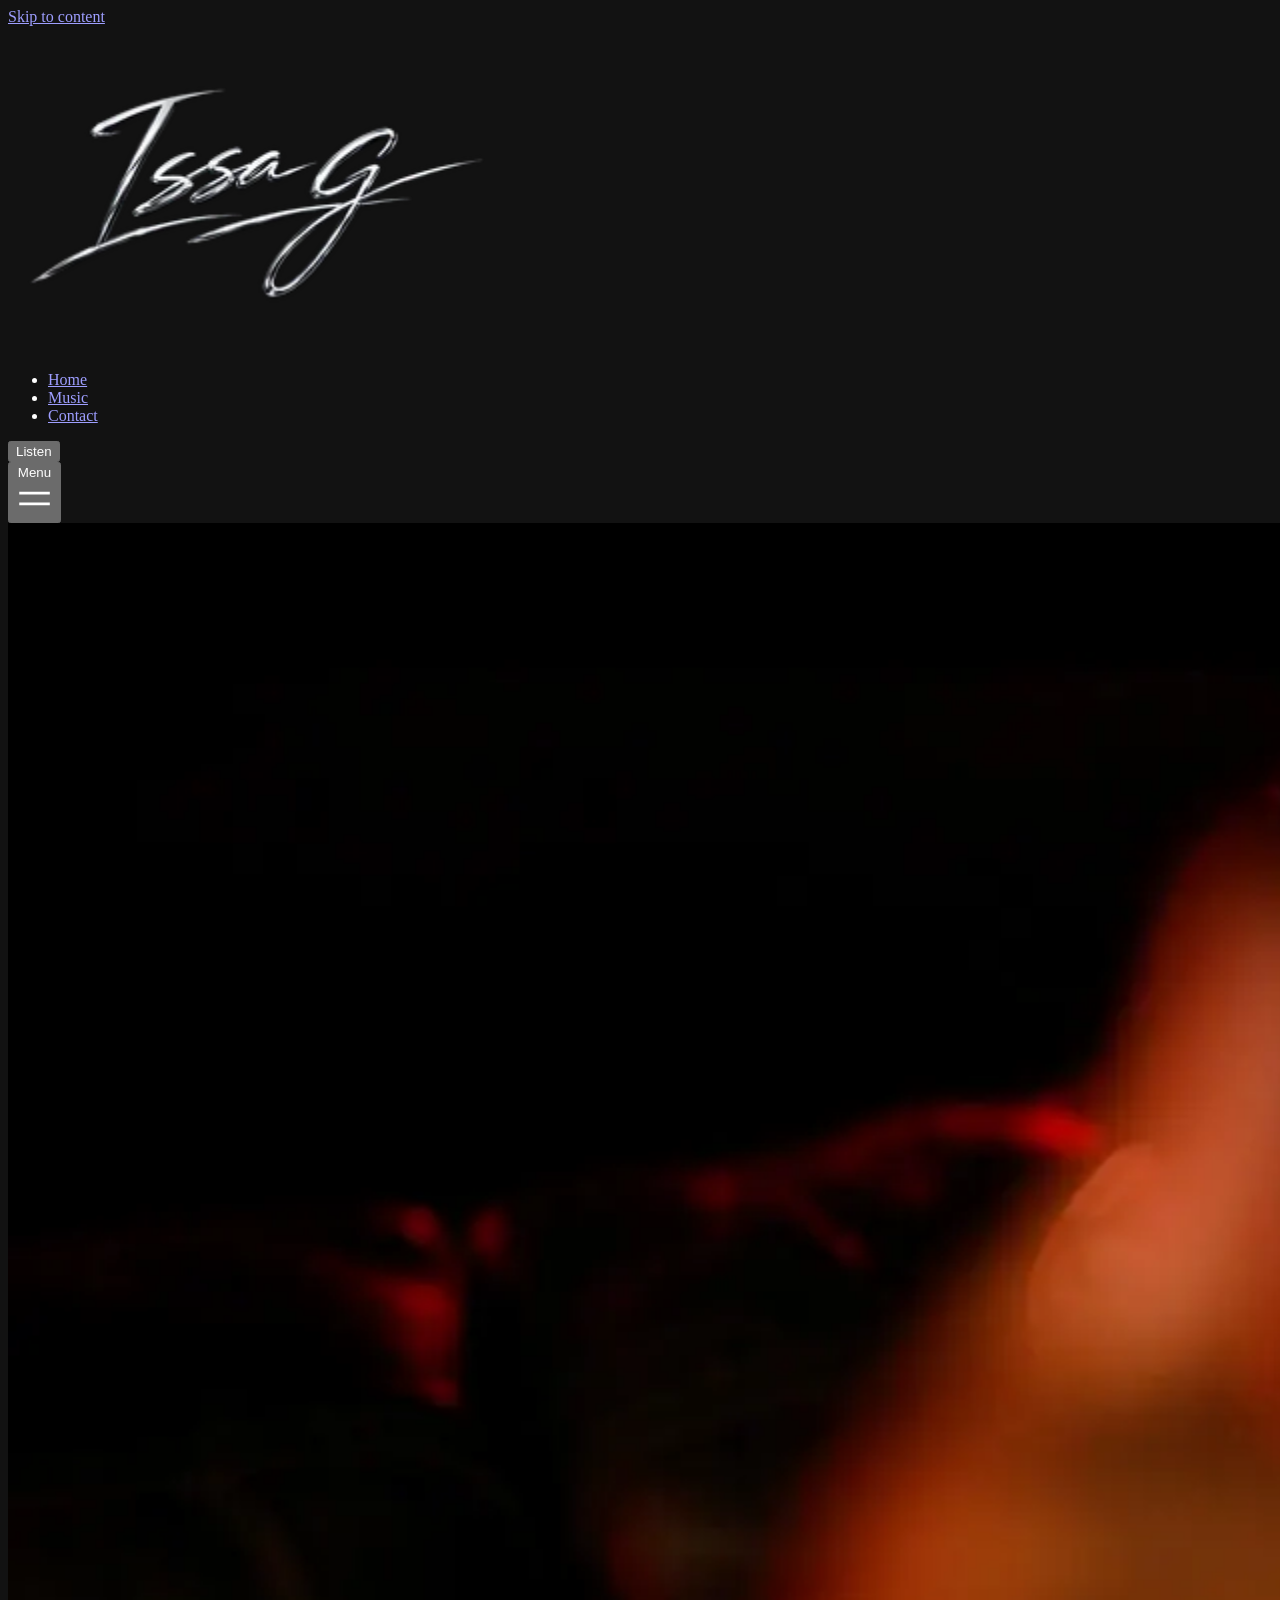
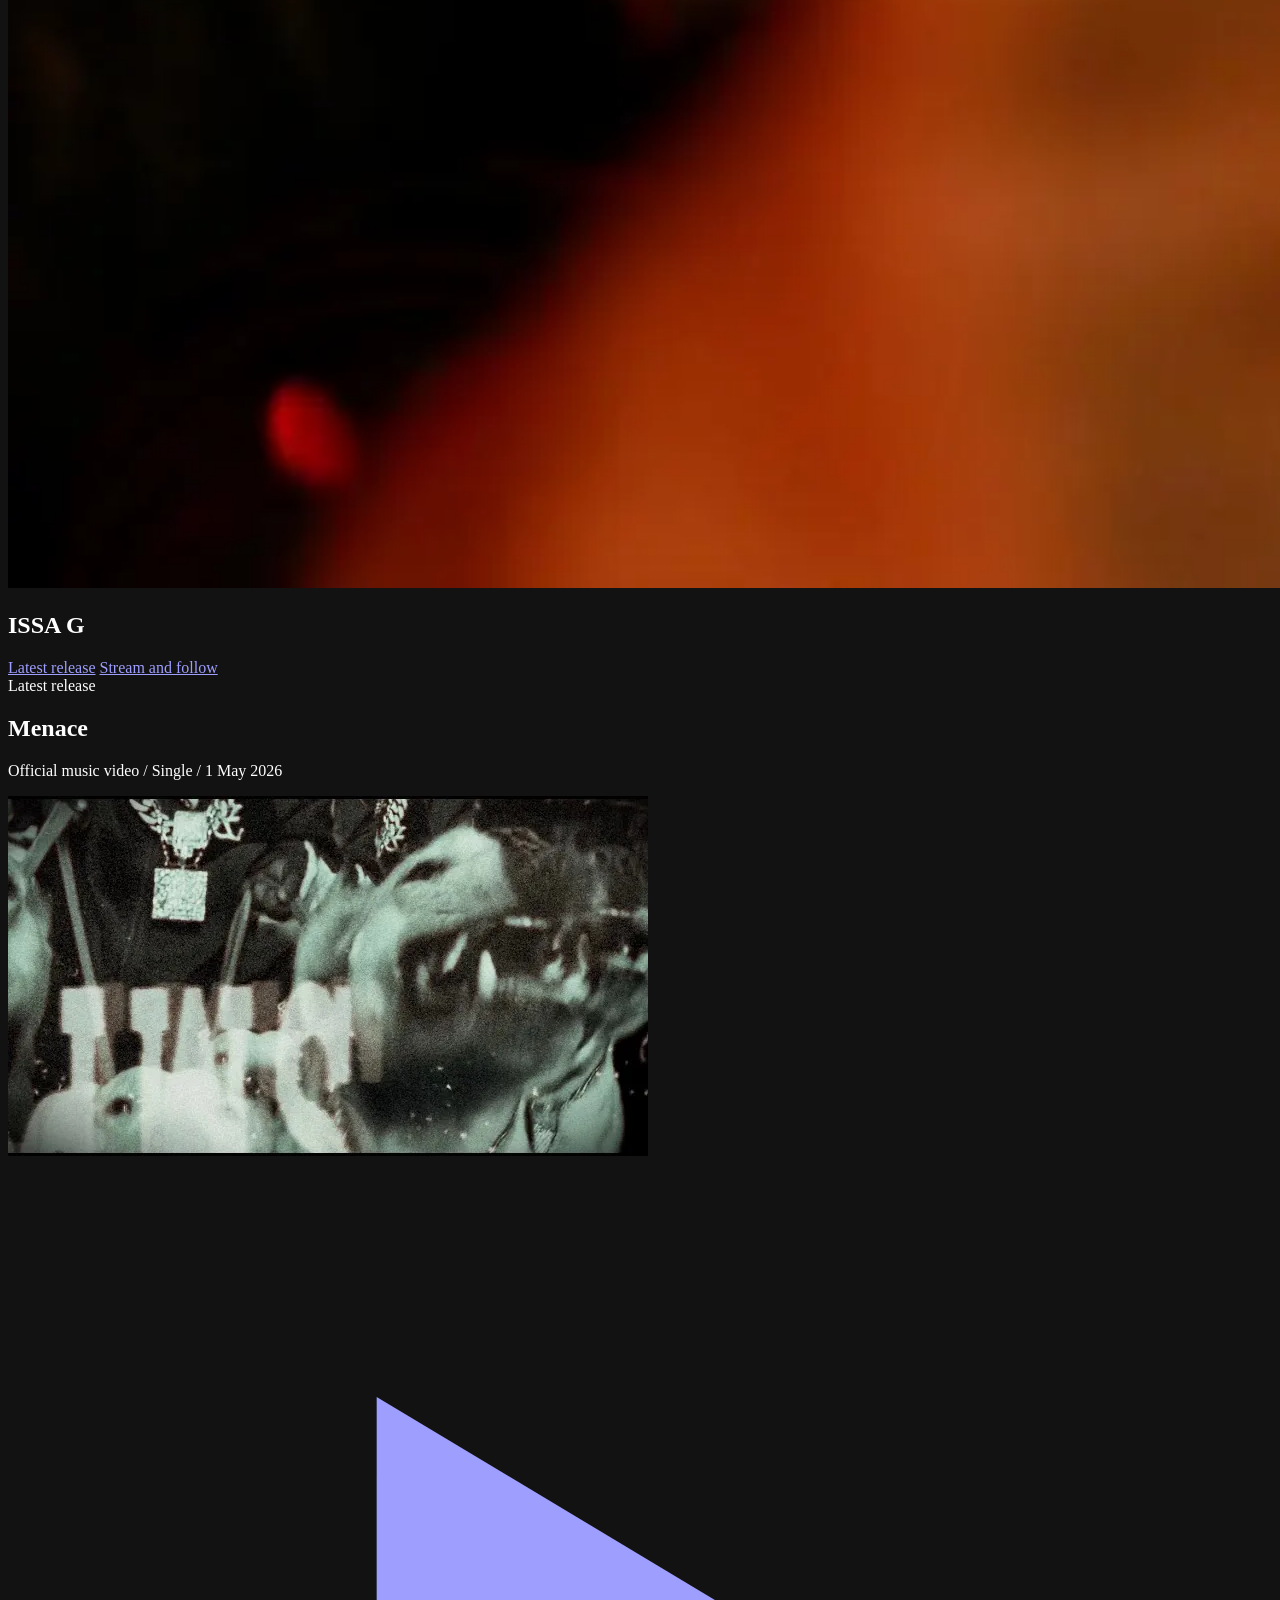
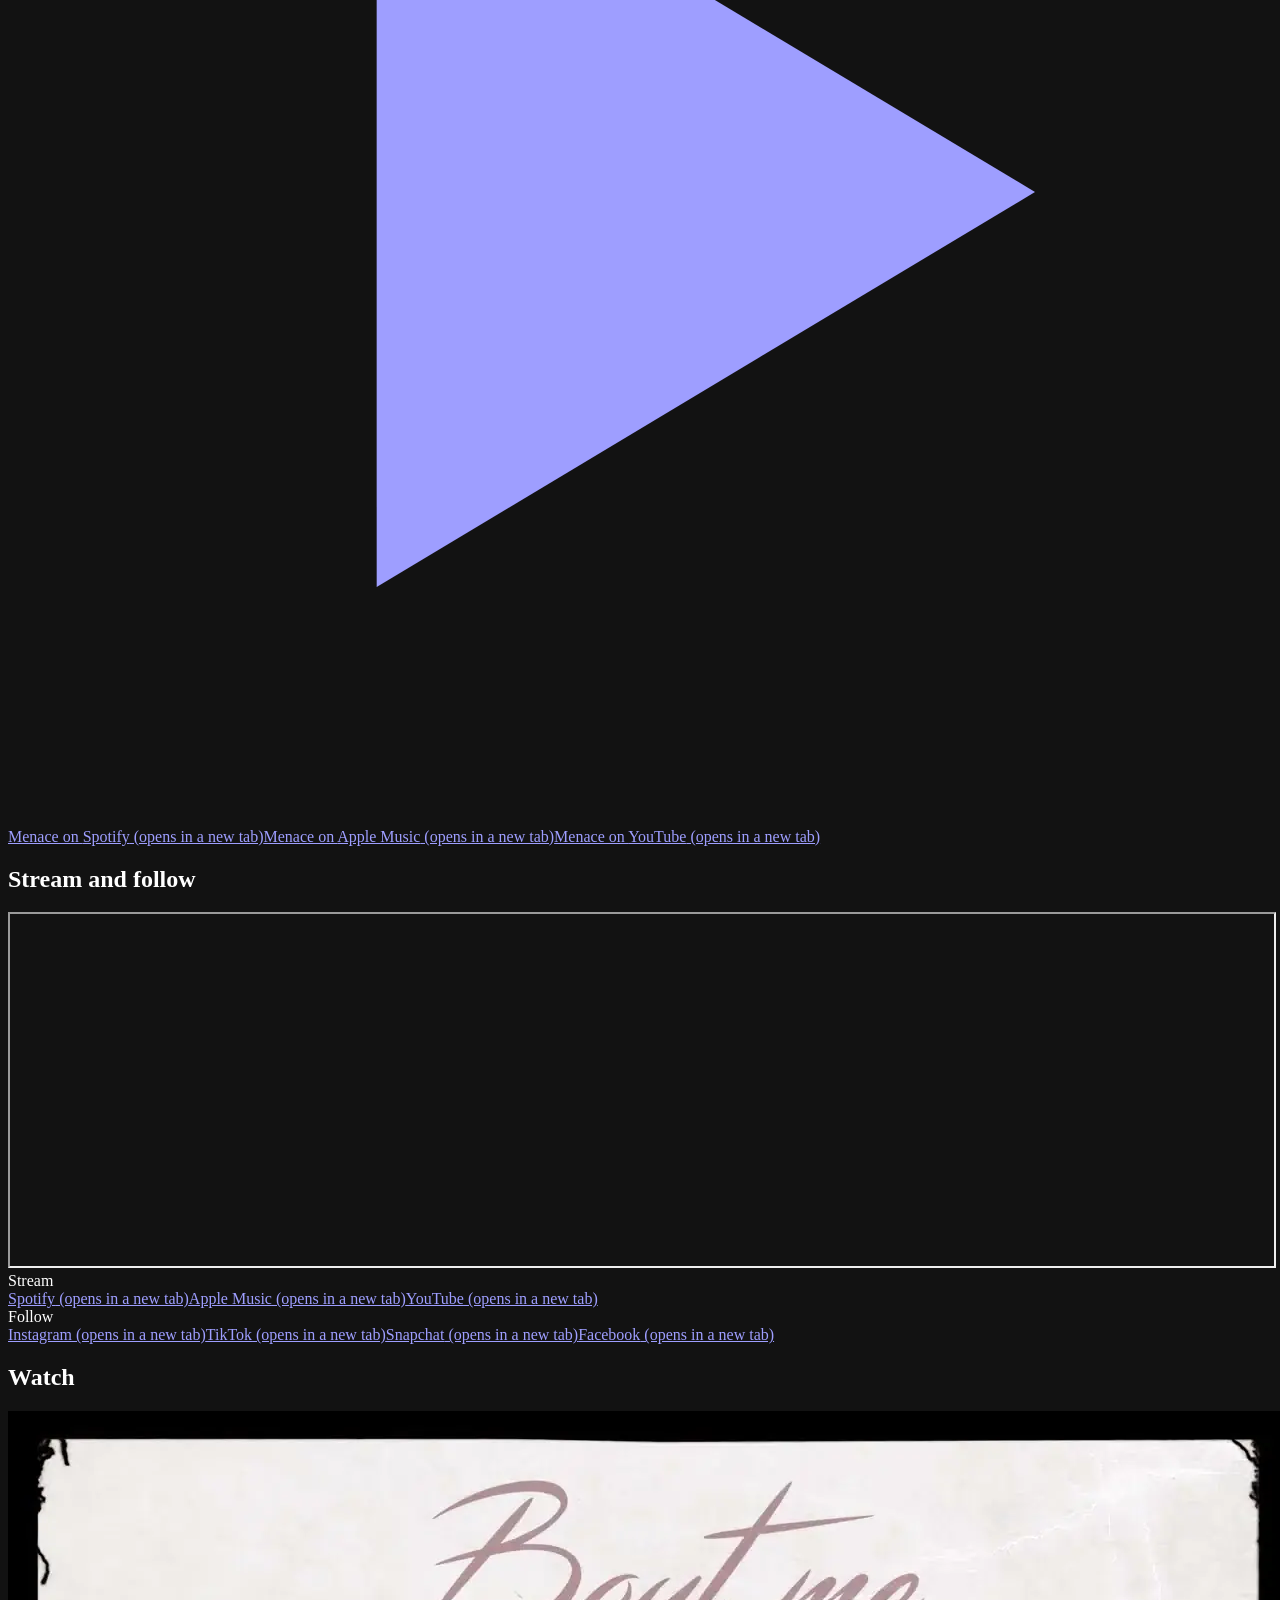
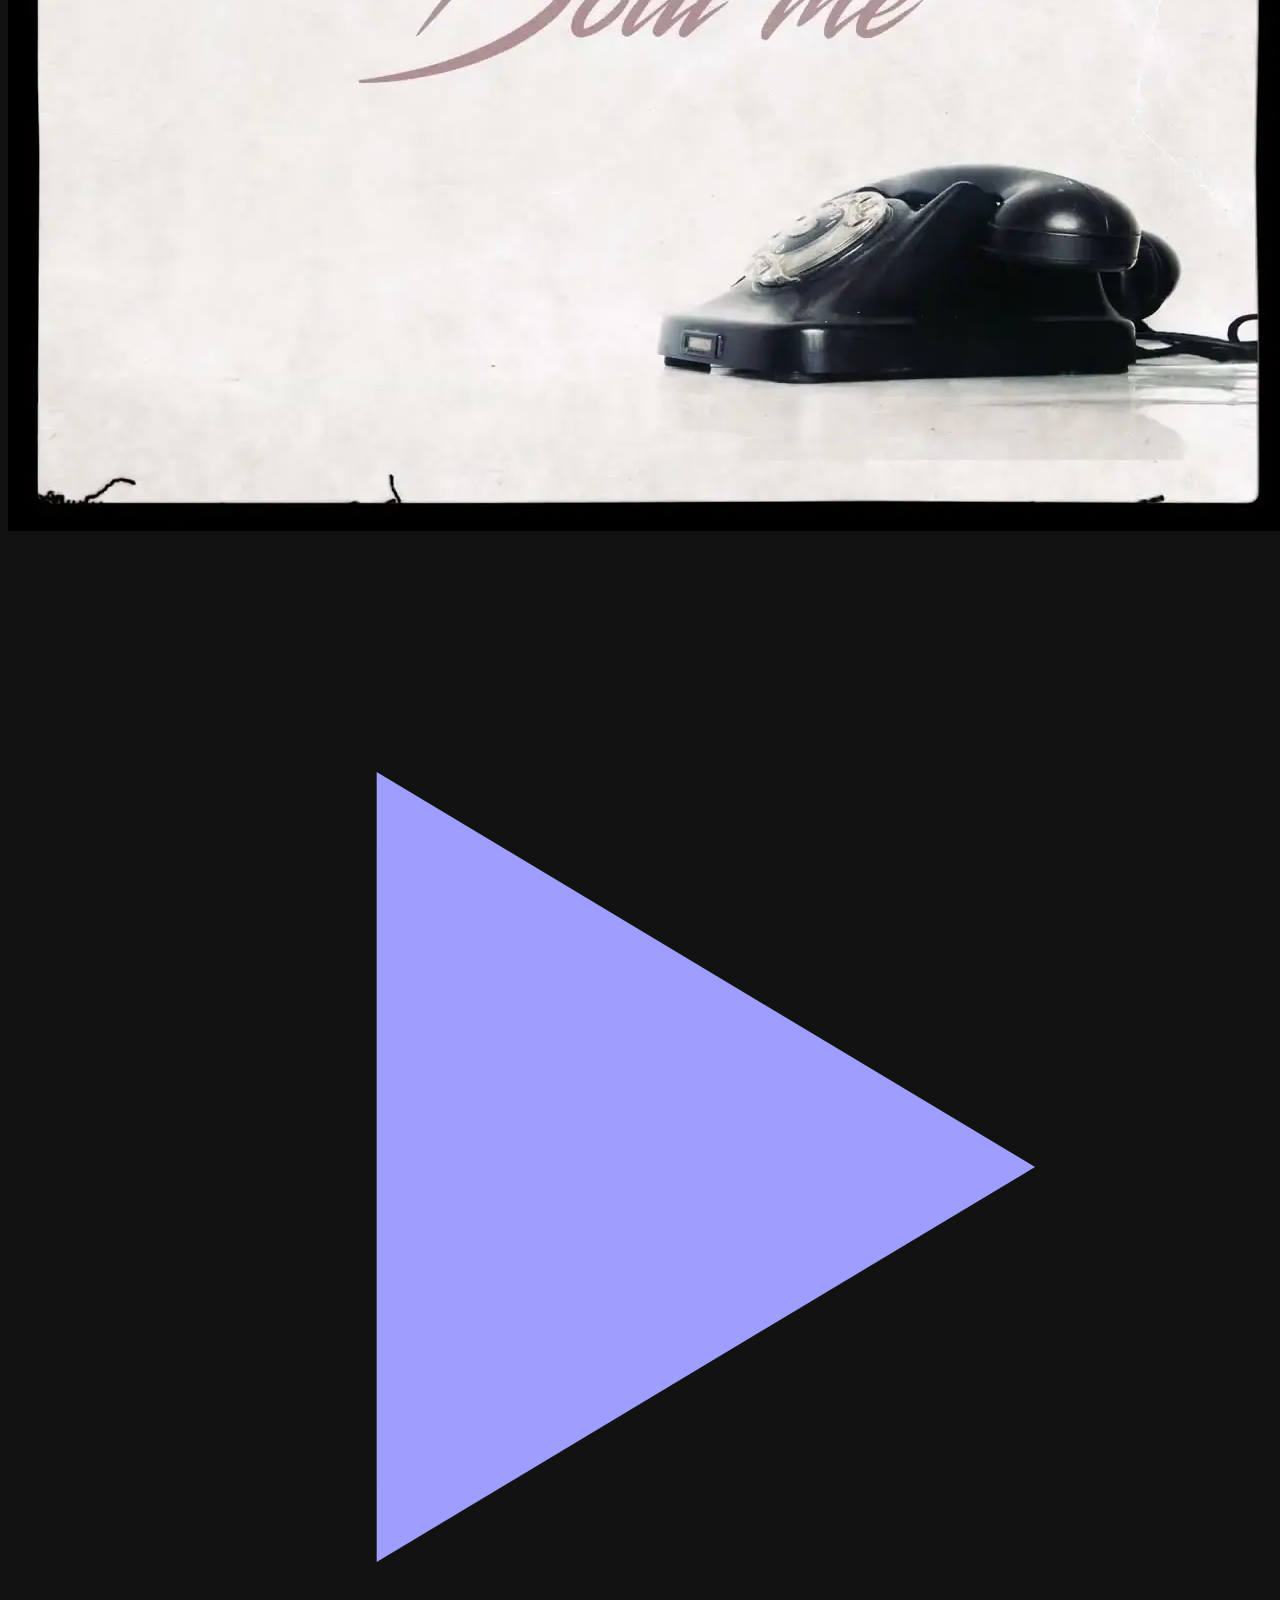
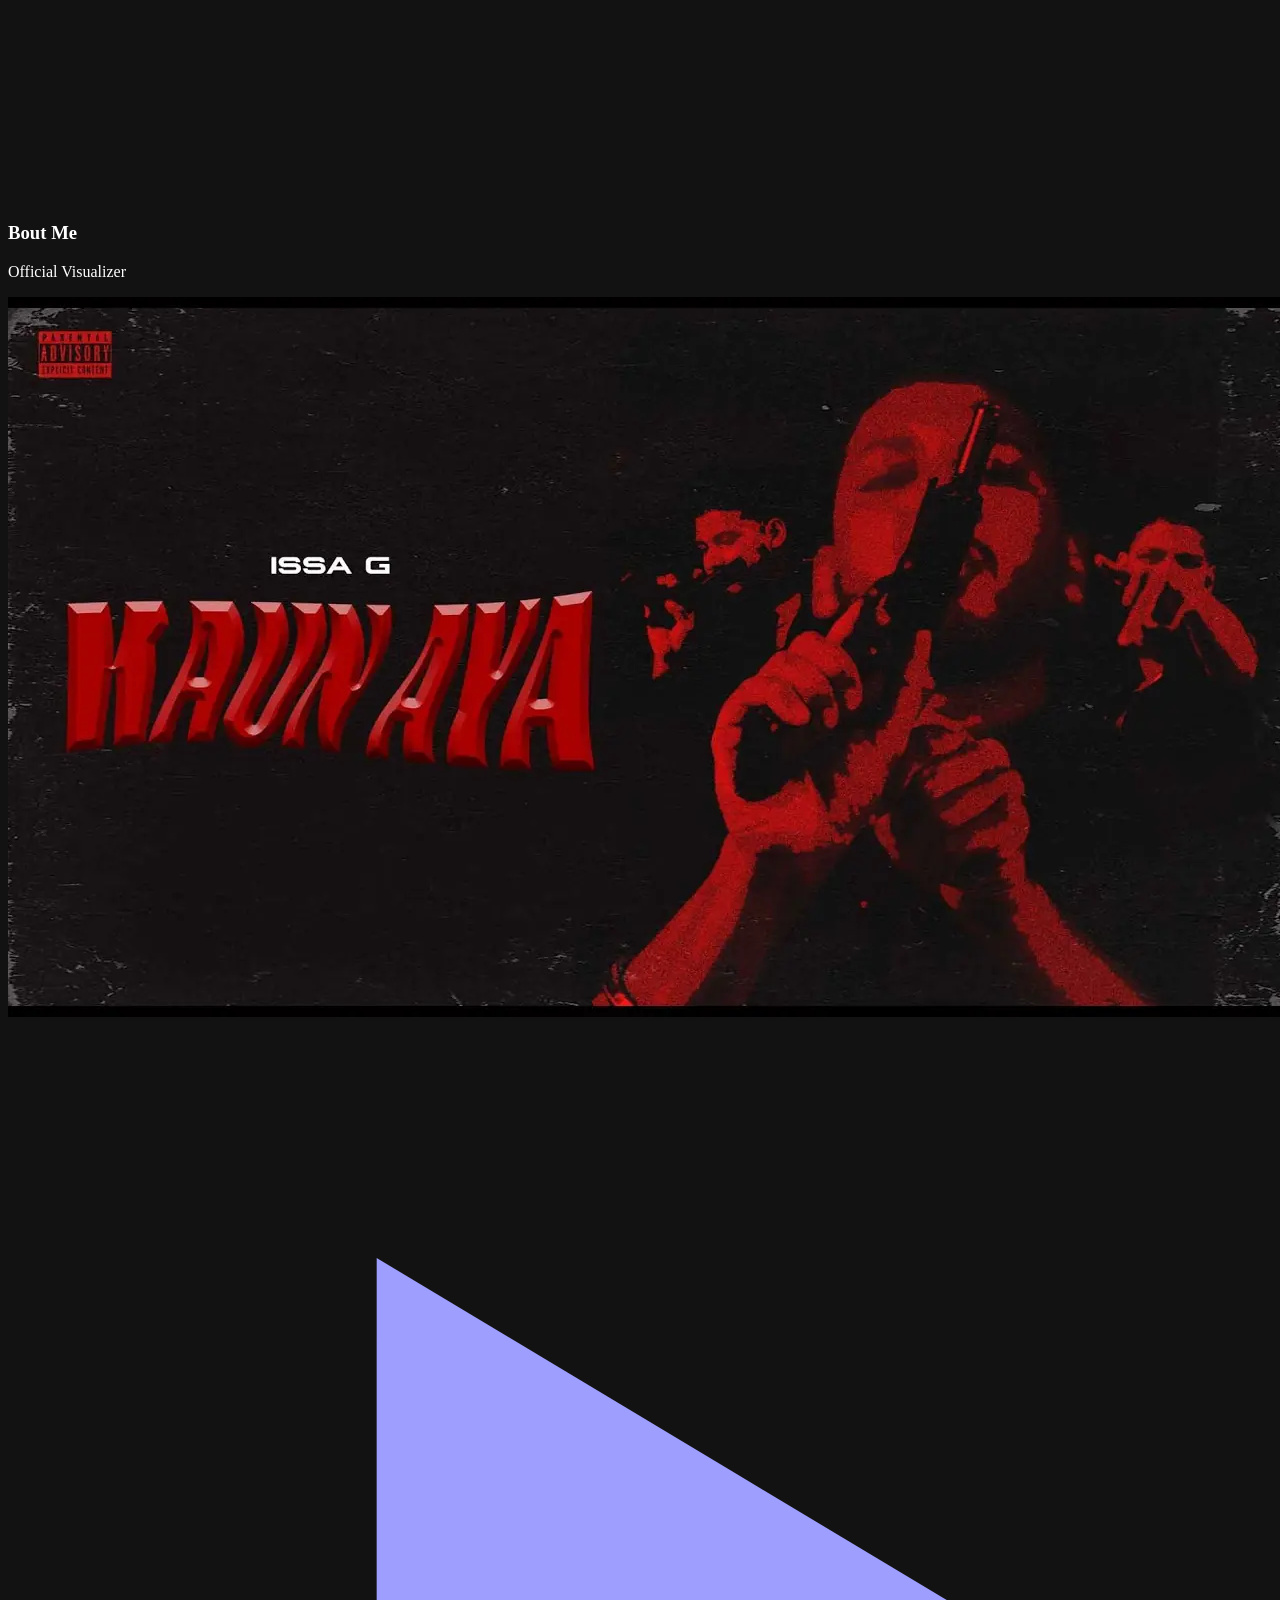
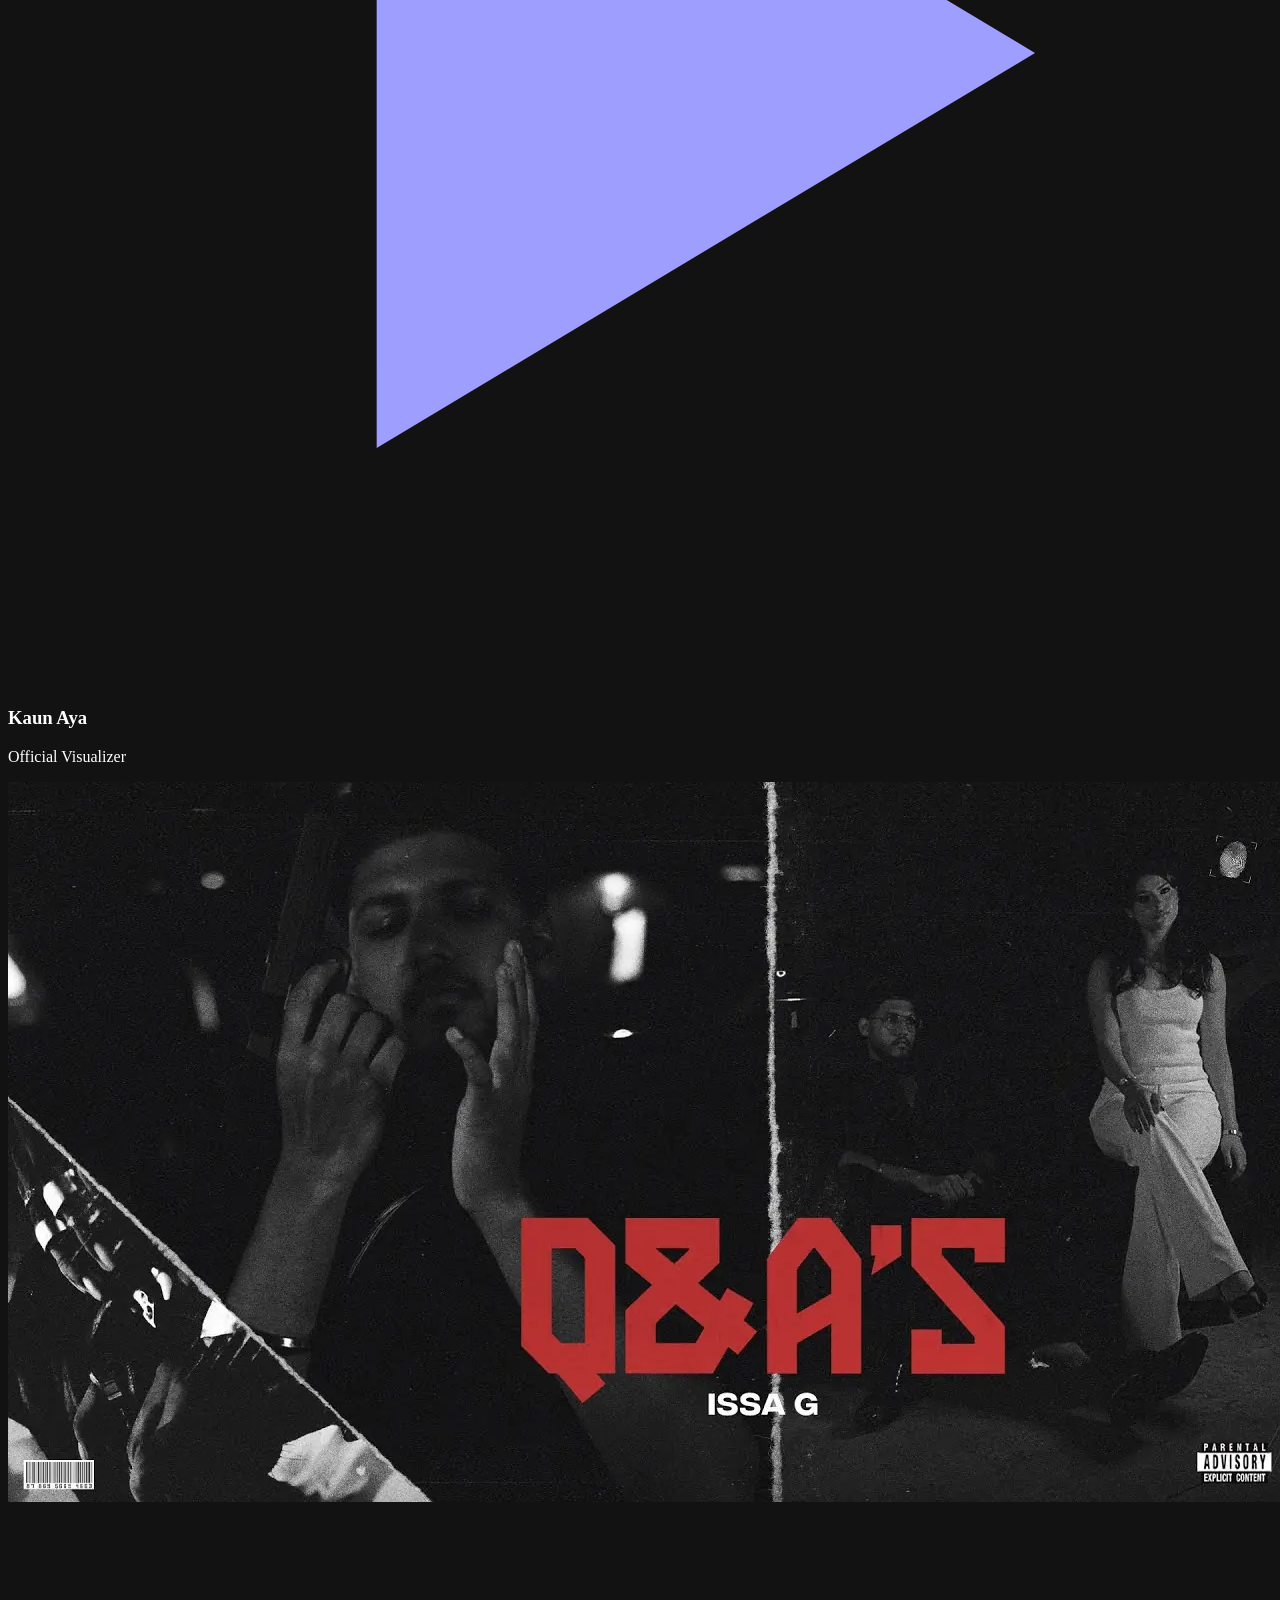
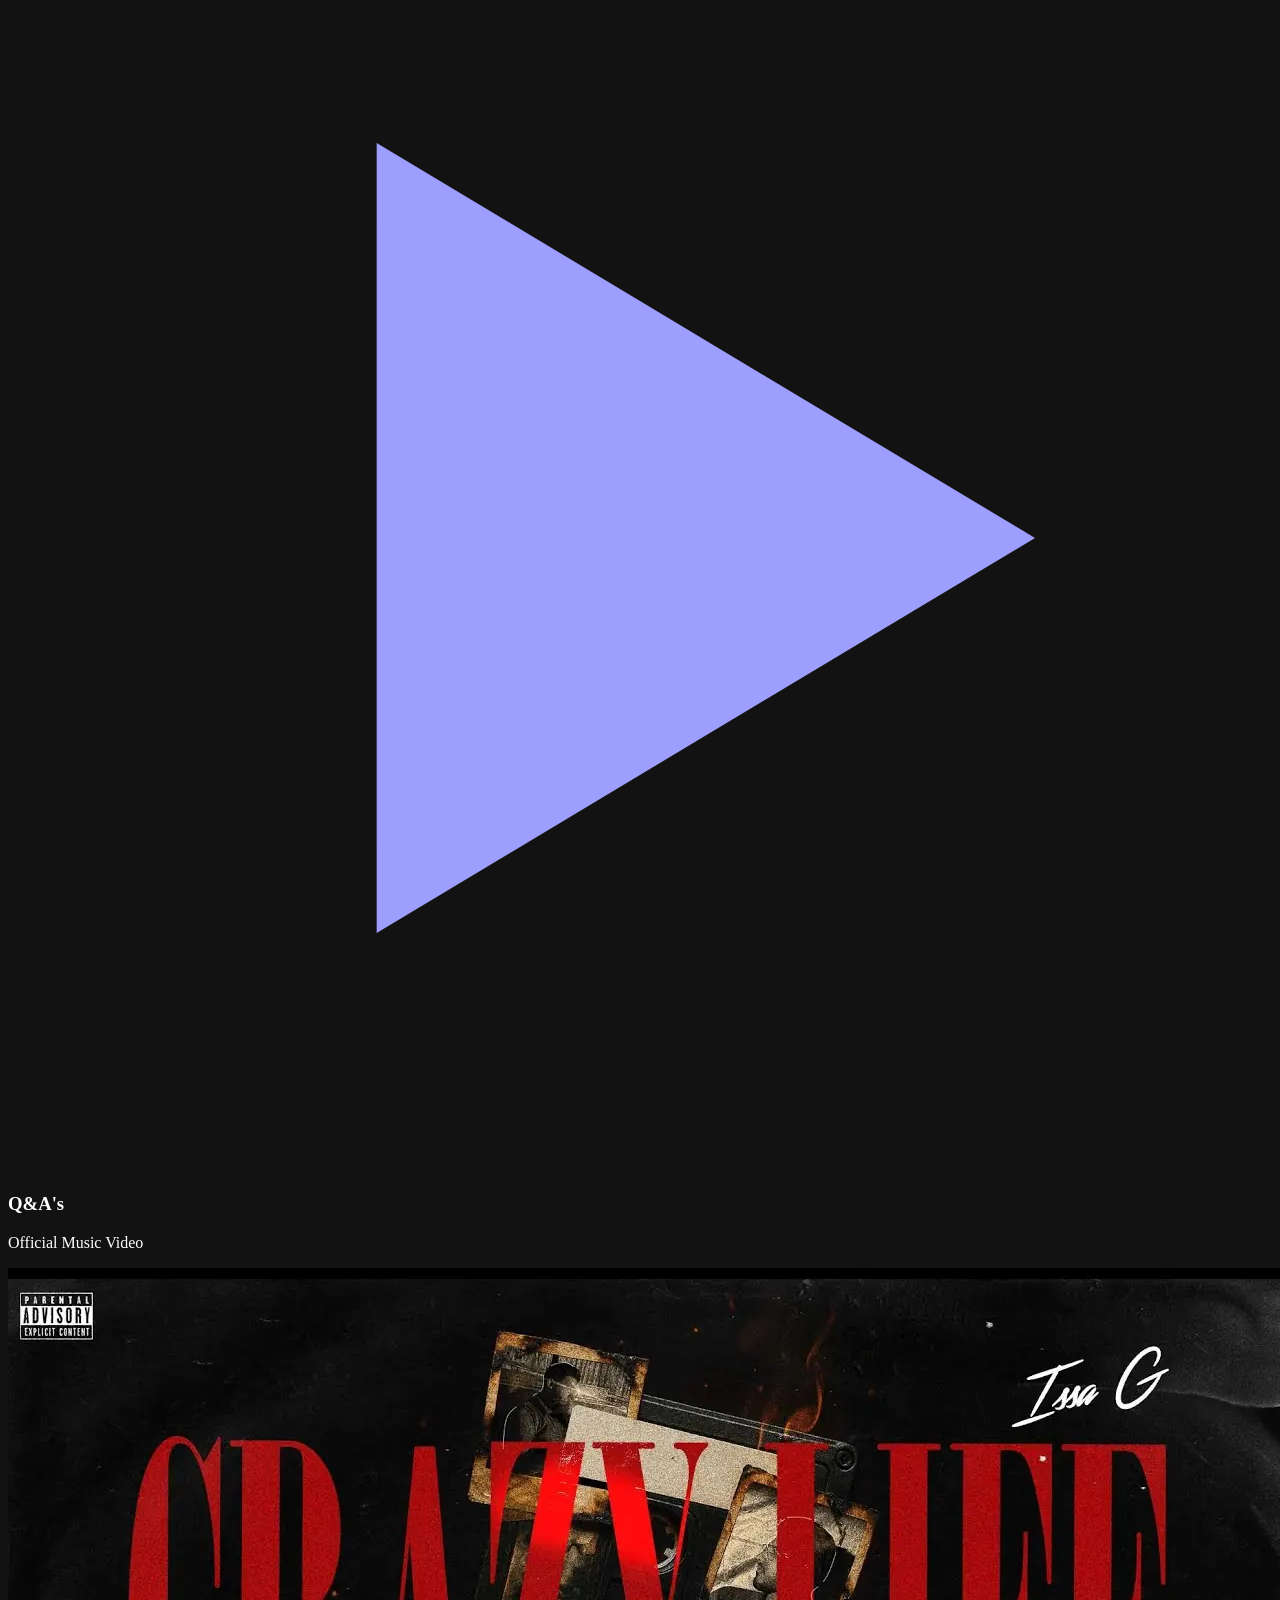
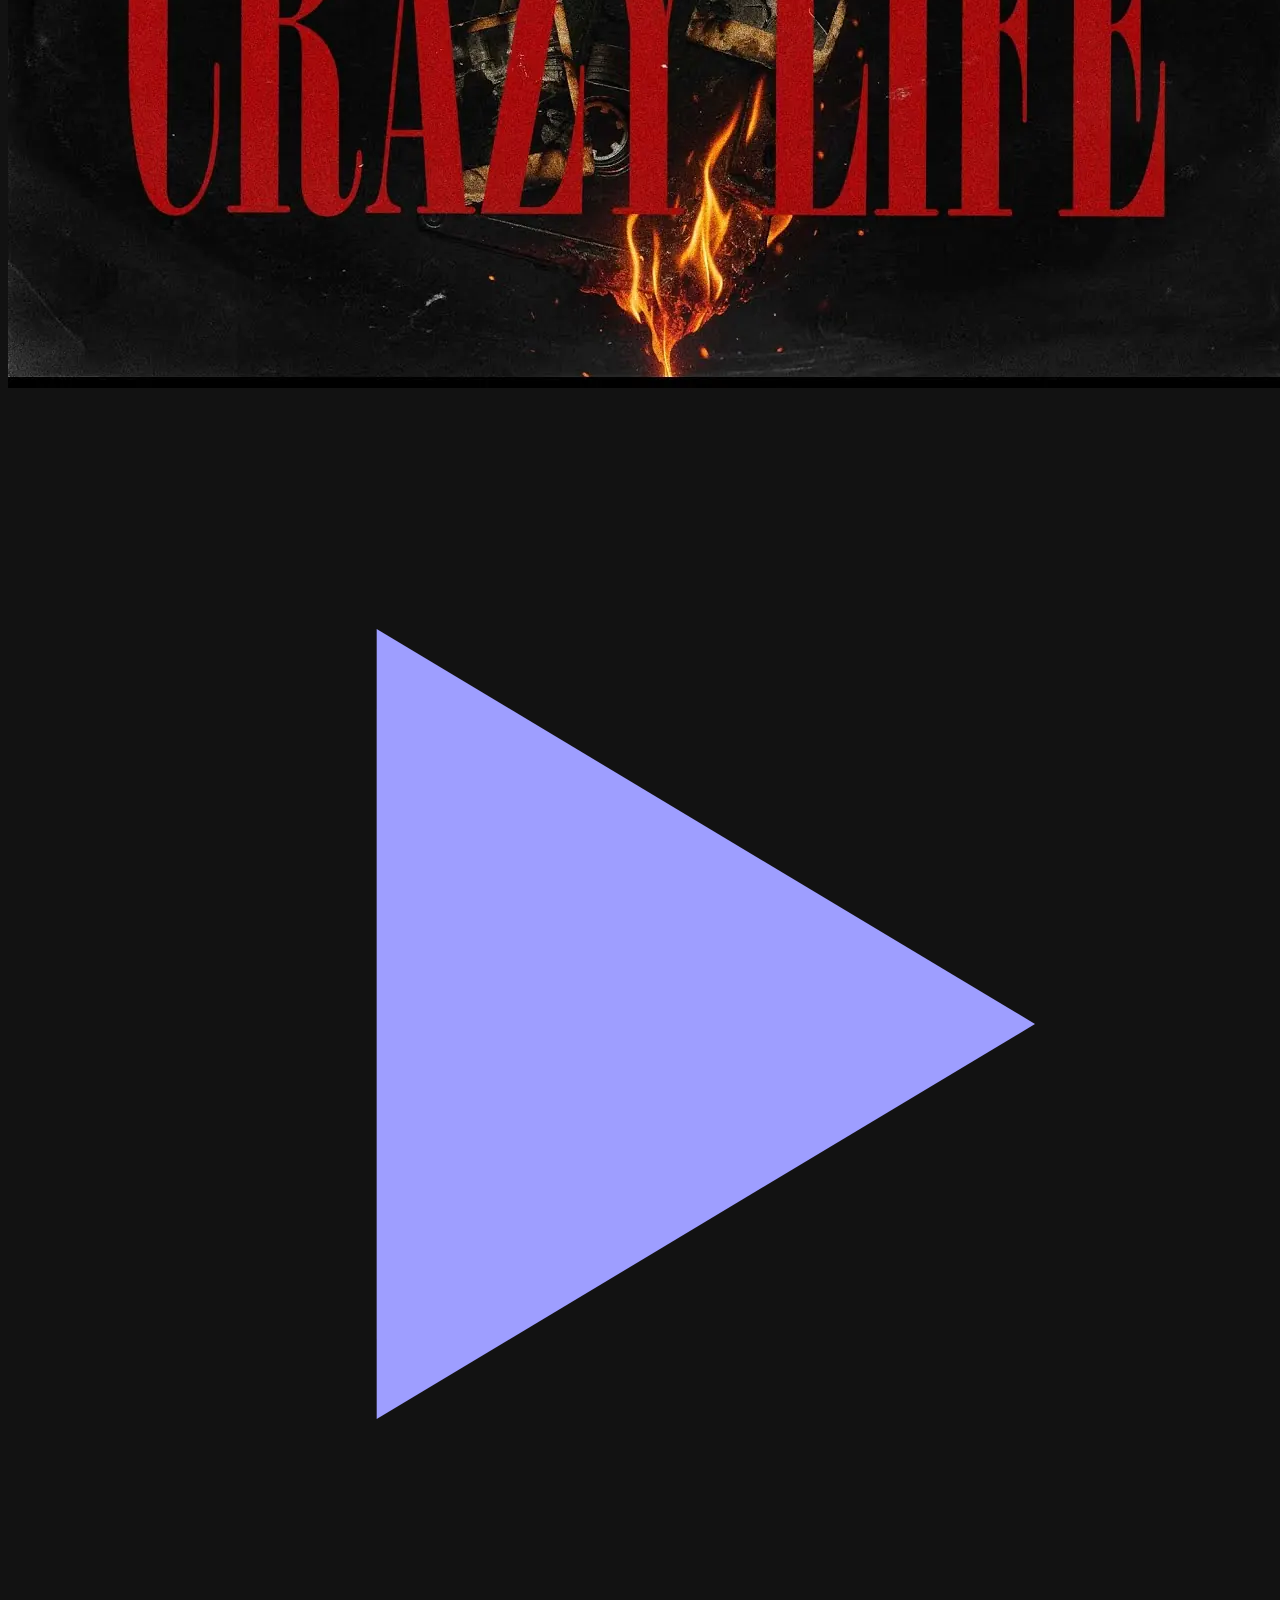
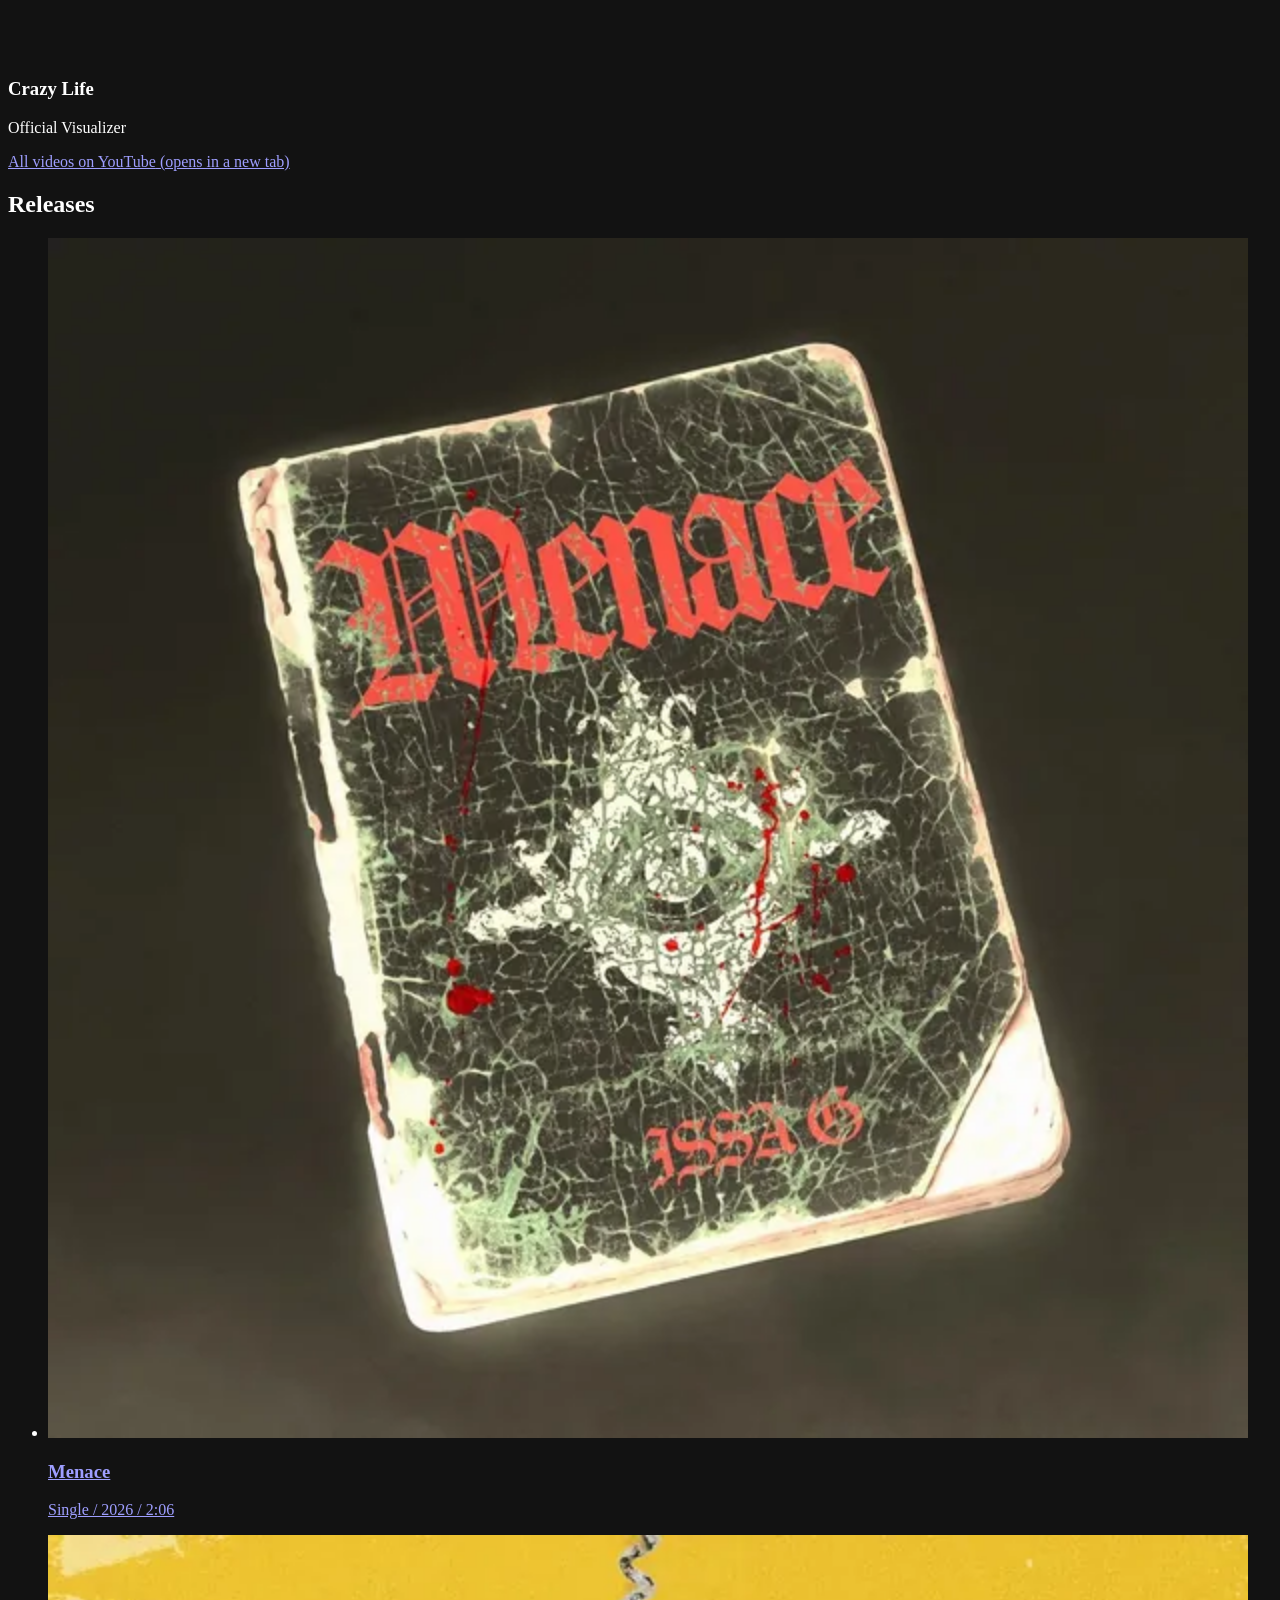
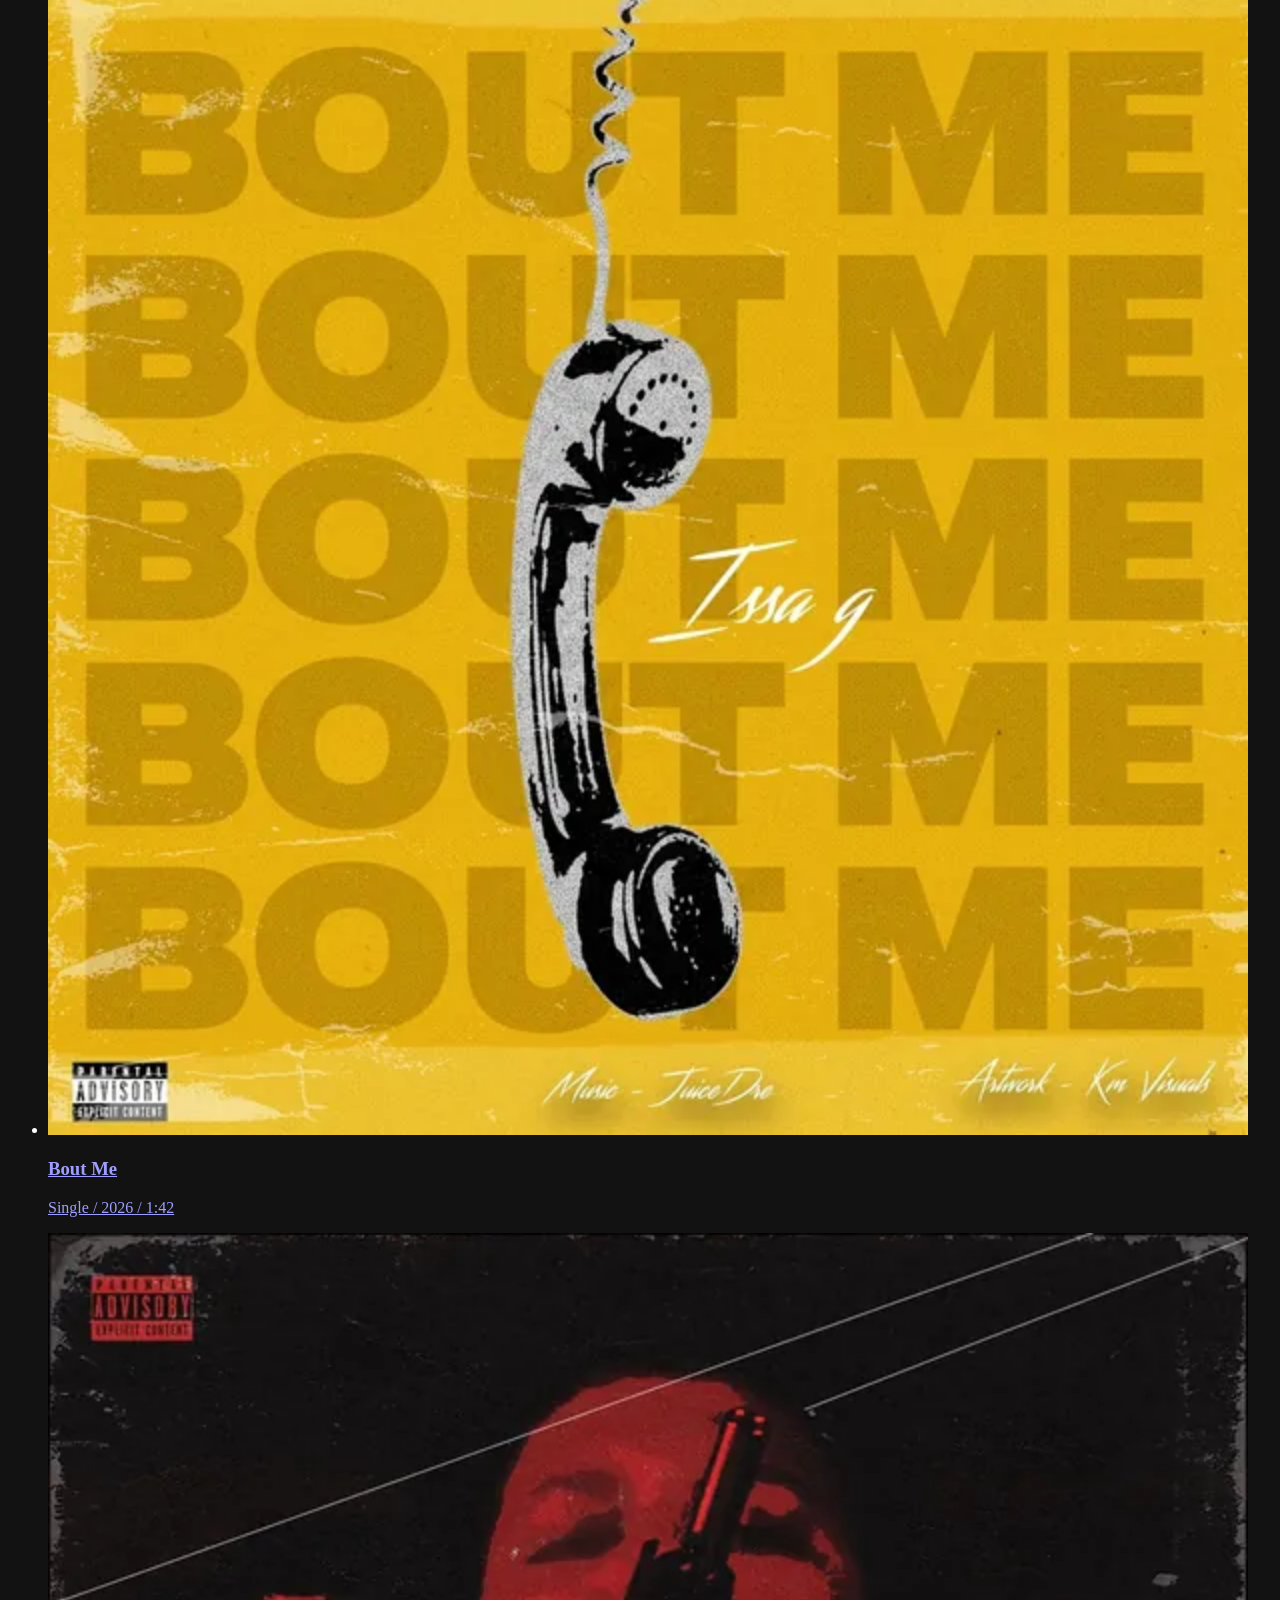
==== index.html @ d50231e1 "Build the home page around the Name Wall hero Full-bleed red-lit portrait with ISSA G set along the " ====
<!doctype html>
<html lang="en-AU">
<head>
<meta charset="utf-8">
<meta name="viewport" content="width=device-width, initial-scale=1">
<title>ISSA G | Underground Punjabi Rapper</title>
<meta name="description" content="Official site of ISSA G. Watch Menace, Bout Me, Kaun Aya, Q&amp;A&#x27;s and Crazy Life, and stream everywhere. Underground Punjabi rap.">
<link rel="canonical" href="https://issag.net/">
<meta name="theme-color" content="#050505">
<meta name="color-scheme" content="dark">
<meta property="og:type" content="website">
<meta property="og:locale" content="en_AU">
<meta property="og:site_name" content="ISSA G">
<meta property="og:title" content="ISSA G | Underground Punjabi Rapper">
<meta property="og:description" content="Official site of ISSA G. Watch Menace, Bout Me, Kaun Aya, Q&amp;A&#x27;s and Crazy Life, and stream everywhere. Underground Punjabi rap.">
<meta property="og:url" content="https://issag.net/">
<meta property="og:image" content="https://issag.net/images/og-image.jpg">
<meta property="og:image:width" content="1200">
<meta property="og:image:height" content="630">
<meta property="og:image:alt" content="ISSA G in red light behind a blurred hand">
<meta name="twitter:card" content="summary_large_image">
<meta name="twitter:title" content="ISSA G | Underground Punjabi Rapper">
<meta name="twitter:description" content="Official site of ISSA G. Watch Menace, Bout Me, Kaun Aya, Q&amp;A&#x27;s and Crazy Life, and stream everywhere. Underground Punjabi rap.">
<meta name="twitter:image" content="https://issag.net/images/og-image.jpg">
<!-- Favicon is a stand-in (Tanker "G") until ISSA G has a proper mark -->
<link rel="icon" href="images/favicon.svg" type="image/svg+xml">
<link rel="icon" href="images/favicon-32.png" sizes="32x32" type="image/png">
<link rel="icon" href="images/favicon-192.png" sizes="192x192" type="image/png">
<link rel="icon" href="images/favicon-512.png" sizes="512x512" type="image/png">
<link rel="apple-touch-icon" href="images/apple-touch-icon.png">
<link rel="preload" href="fonts/tanker-regular.woff2" as="font" type="font/woff2" crossorigin>
<link rel="preload" href="fonts/satoshi-500.woff2" as="font" type="font/woff2" crossorigin>
<link rel="preload" as="image" type="image/webp" imagesrcset="images/issa-g-hero-red-light-portrait-800.webp 800w, images/issa-g-hero-red-light-portrait-1280.webp 1280w, images/issa-g-hero-red-light-portrait-1920.webp 1920w, images/issa-g-hero-red-light-portrait-2560.webp 2560w" imagesizes="(orientation: portrait) 154vh, 100vw" fetchpriority="high">
<link rel="stylesheet" href="styles.css">
<script src="main.js" defer></script>
<script type="application/ld+json">
{
  "@context": "https://schema.org",
  "@type": "MusicGroup",
  "name": "ISSA G",
  "url": "https://issag.net/",
  "image": "https://issag.net/images/og-image.jpg",
  "logo": "https://issag.net/images/logo-issa-g-signature.png",
  "genre": "Punjabi rap",
  "email": "contact@issag.net",
  "description": "Redefining what it means to be an underground rapper in today's rap scene, ISSA G delivers unapologetic lyrics, sharp flows, and style every time he steps to the mic.",
  "sameAs": [
    "https://open.spotify.com/artist/4SuYH4CRMWleBbcTjwhmjV",
    "https://music.apple.com/au/artist/issa-g/1862249277",
    "https://www.youtube.com/@issagofficial",
    "https://www.instagram.com/i.issag",
    "https://www.tiktok.com/@i.issag",
    "https://www.snapchat.com/@iss4_g",
    "https://www.facebook.com/people/ISSA-G/61585423064807/"
  ]
}
</script>
</head>
<body>
<a class="skip-link" href="#main">Skip to content</a>
<header class="site-header">
  <div class="container site-header__inner">
    <a class="logo" href="index.html"><picture><source type="image/webp" srcset="images/logo-issa-g-signature-240.webp 240w, images/logo-issa-g-signature-480.webp 480w" sizes="107px"><img src="images/logo-issa-g-signature.png" alt="ISSA G home" width="480" height="325"></picture></a>
    <div class="site-nav">
      <nav aria-label="Primary"><ul><li><a class="nav-link" href="index.html" aria-current="page">Home</a></li><li><a class="nav-link" href="music.html">Music</a></li><li><a class="nav-link" href="contact.html">Contact</a></li></ul></nav>
      <button class="btn btn--primary" type="button" data-panel-open aria-controls="panel" aria-expanded="false">Listen</button>
    </div>
    <button class="menu-btn" type="button" data-panel-open aria-controls="panel" aria-expanded="false">Menu <svg viewBox="0 0 24 24" aria-hidden="true" focusable="false"><path d="M3 8.5h18M3 15.5h18" fill="none" stroke="currentColor" stroke-width="1.8" stroke-linecap="square"/></svg></button>
  </div>
</header>
<main id="main" tabindex="-1">
<section class="hero" aria-labelledby="hero-name">
  <picture class="hero__media">
    <source type="image/webp" srcset="images/issa-g-hero-red-light-portrait-800.webp 800w, images/issa-g-hero-red-light-portrait-1280.webp 1280w, images/issa-g-hero-red-light-portrait-1920.webp 1920w, images/issa-g-hero-red-light-portrait-2560.webp 2560w" sizes="(orientation: portrait) 154vh, 100vw">
    <img src="images/issa-g-hero-red-light-portrait-1280.jpg" srcset="images/issa-g-hero-red-light-portrait-800.jpg 800w, images/issa-g-hero-red-light-portrait-1280.jpg 1280w, images/issa-g-hero-red-light-portrait-1920.jpg 1920w, images/issa-g-hero-red-light-portrait-2560.jpg 2560w" sizes="(orientation: portrait) 154vh, 100vw" alt="ISSA G lit in red, looking into the camera past a blurred hand reaching toward the lens" width="2560" height="1665" fetchpriority="high" decoding="async">
  </picture>
  <div class="container hero__inner">
    <h1 class="hero__name" id="hero-name">ISSA G</h1>
    <div class="hero__actions">
      <a class="btn btn--primary" href="#latest">Latest release</a>
      <a class="btn btn--secondary" href="#stream">Stream and follow</a>
    </div>
  </div>
</section>

<section class="section feature" id="latest" aria-labelledby="latest-title">
  <div class="container">
    <div class="section__head" data-reveal>
      <span class="label">Latest release</span>
      <h2 id="latest-title">Menace</h2>
      <p class="meta">Official music video / Single / 1 May 2026</p>
    </div>
    <div data-reveal>
      <a class="video" href="https://www.youtube.com/watch?v=UFls4CKLGQE" data-yt="UFls4CKLGQE" data-title="ISSA G - Menace (Official Music Video)" aria-label="Play ISSA G - Menace (Official Music Video)"><picture><source type="image/webp" srcset="images/video/menace-thumb.webp"><img src="images/video/menace-thumb.jpg" alt="" width="640" height="360" loading="lazy" decoding="async"></picture><span class="video__play" aria-hidden="true"><svg viewBox="0 0 24 24" focusable="false"><path d="M7 4.5v15L19.5 12z" fill="currentColor"/></svg></span></a>
      <div class="tiles release-tiles"><a class="tile tile--stream" data-brand="spotify" href="https://open.spotify.com/track/09vWoYwUxlMOPcy7pg2qtS" target="_blank" rel="noopener noreferrer"><span class="icon" data-icon="spotify"></span><span class="tile__label"><span class="sr-only">Menace on </span>Spotify<span class="sr-only"> (opens in a new tab)</span></span><span class="icon icon--arrow" data-icon="arrow"></span></a><a class="tile tile--stream" data-brand="applemusic" href="https://music.apple.com/au/album/menace-single/1895184050" target="_blank" rel="noopener noreferrer"><span class="icon" data-icon="applemusic"></span><span class="tile__label"><span class="sr-only">Menace on </span>Apple Music<span class="sr-only"> (opens in a new tab)</span></span><span class="icon icon--arrow" data-icon="arrow"></span></a><a class="tile tile--stream" data-brand="youtube" href="https://www.youtube.com/watch?v=UFls4CKLGQE" target="_blank" rel="noopener noreferrer"><span class="icon" data-icon="youtube"></span><span class="tile__label"><span class="sr-only">Menace on </span>YouTube<span class="sr-only"> (opens in a new tab)</span></span><span class="icon icon--arrow" data-icon="arrow"></span></a></div>
    </div>
  </div>
</section>

<section class="section" id="stream" aria-labelledby="stream-title">
  <div class="container">
    <div class="section__head" data-reveal>
      <h2 id="stream-title">Stream and follow</h2>
    </div>
    <div class="stream-grid">
      <div data-reveal>
        <iframe class="spotify-embed" src="https://open.spotify.com/embed/artist/4SuYH4CRMWleBbcTjwhmjV?utm_source=generator&amp;theme=0" title="ISSA G on Spotify" width="100%" height="352" allow="autoplay; clipboard-write; encrypted-media; fullscreen; picture-in-picture" loading="lazy"></iframe>
      </div>
      <div class="stream-grid__links" data-reveal="1">
        <span class="label">Stream</span>
        <div class="tiles"><a class="tile tile--stream" data-brand="spotify" href="https://open.spotify.com/artist/4SuYH4CRMWleBbcTjwhmjV" target="_blank" rel="noopener noreferrer"><span class="icon" data-icon="spotify"></span><span class="tile__label">Spotify<span class="sr-only"> (opens in a new tab)</span></span><span class="icon icon--arrow" data-icon="arrow"></span></a><a class="tile tile--stream" data-brand="applemusic" href="https://music.apple.com/au/artist/issa-g/1862249277" target="_blank" rel="noopener noreferrer"><span class="icon" data-icon="applemusic"></span><span class="tile__label">Apple Music<span class="sr-only"> (opens in a new tab)</span></span><span class="icon icon--arrow" data-icon="arrow"></span></a><a class="tile tile--stream" data-brand="youtube" href="https://www.youtube.com/@issagofficial" target="_blank" rel="noopener noreferrer"><span class="icon" data-icon="youtube"></span><span class="tile__label">YouTube<span class="sr-only"> (opens in a new tab)</span></span><span class="icon icon--arrow" data-icon="arrow"></span></a></div>
        <span class="label">Follow</span>
        <div class="tiles tiles--follow tiles--follow-wide"><a class="tile tile--follow" data-brand="instagram" href="https://www.instagram.com/i.issag" target="_blank" rel="noopener noreferrer"><span class="icon" data-icon="instagram"></span><span>Instagram<span class="sr-only"> (opens in a new tab)</span></span></a><a class="tile tile--follow" data-brand="tiktok" href="https://www.tiktok.com/@i.issag" target="_blank" rel="noopener noreferrer"><span class="icon" data-icon="tiktok"></span><span>TikTok<span class="sr-only"> (opens in a new tab)</span></span></a><a class="tile tile--follow" data-brand="snapchat" href="https://www.snapchat.com/@iss4_g" target="_blank" rel="noopener noreferrer"><span class="icon" data-icon="snapchat"></span><span>Snapchat<span class="sr-only"> (opens in a new tab)</span></span></a><a class="tile tile--follow" data-brand="facebook" href="https://www.facebook.com/people/ISSA-G/61585423064807/" target="_blank" rel="noopener noreferrer"><span class="icon" data-icon="facebook"></span><span>Facebook<span class="sr-only"> (opens in a new tab)</span></span></a></div>
      </div>
    </div>
  </div>
</section>

<section class="section" id="watch" aria-labelledby="watch-title">
  <div class="container">
    <div class="section__head" data-reveal>
      <h2 id="watch-title">Watch</h2>
    </div>
    <div class="watch-grid">
      <article class="watch-item" data-reveal="0">
        <a class="video" href="https://www.youtube.com/watch?v=OUtijPEmkd8" data-yt="OUtijPEmkd8" data-title="ISSA G - Bout Me (Official Visualizer)" aria-label="Play ISSA G - Bout Me (Official Visualizer)"><picture><source type="image/webp" srcset="images/video/bout-me-thumb.webp"><img src="images/video/bout-me-thumb.jpg" alt="" width="1280" height="720" loading="lazy" decoding="async"></picture><span class="video__play" aria-hidden="true"><svg viewBox="0 0 24 24" focusable="false"><path d="M7 4.5v15L19.5 12z" fill="currentColor"/></svg></span></a>
        <h3>Bout Me</h3>
        <p class="meta">Official Visualizer</p>
      </article>
      <article class="watch-item" data-reveal="1">
        <a class="video" href="https://www.youtube.com/watch?v=dhQlJdm1jsQ" data-yt="dhQlJdm1jsQ" data-title="ISSA G - Kaun Aya (Official Visualizer)" aria-label="Play ISSA G - Kaun Aya (Official Visualizer)"><picture><source type="image/webp" srcset="images/video/kaun-aya-thumb.webp"><img src="images/video/kaun-aya-thumb.jpg" alt="" width="1280" height="720" loading="lazy" decoding="async"></picture><span class="video__play" aria-hidden="true"><svg viewBox="0 0 24 24" focusable="false"><path d="M7 4.5v15L19.5 12z" fill="currentColor"/></svg></span></a>
        <h3>Kaun Aya</h3>
        <p class="meta">Official Visualizer</p>
      </article>
      <article class="watch-item" data-reveal="0">
        <a class="video" href="https://www.youtube.com/watch?v=Qtkrf65wM2E" data-yt="Qtkrf65wM2E" data-title="ISSA G - Q&amp;A&#x27;s (Official Music Video)" aria-label="Play ISSA G - Q&amp;A&#x27;s (Official Music Video)"><picture><source type="image/webp" srcset="images/video/qas-thumb.webp"><img src="images/video/qas-thumb.jpg" alt="" width="1280" height="720" loading="lazy" decoding="async"></picture><span class="video__play" aria-hidden="true"><svg viewBox="0 0 24 24" focusable="false"><path d="M7 4.5v15L19.5 12z" fill="currentColor"/></svg></span></a>
        <h3>Q&amp;A&#x27;s</h3>
        <p class="meta">Official Music Video</p>
      </article>
      <article class="watch-item" data-reveal="1">
        <a class="video" href="https://www.youtube.com/watch?v=DeqVrjHO884" data-yt="DeqVrjHO884" data-title="ISSA G - Crazy Life (Official Visualizer)" aria-label="Play ISSA G - Crazy Life (Official Visualizer)"><picture><source type="image/webp" srcset="images/video/crazy-life-thumb.webp"><img src="images/video/crazy-life-thumb.jpg" alt="" width="1280" height="720" loading="lazy" decoding="async"></picture><span class="video__play" aria-hidden="true"><svg viewBox="0 0 24 24" focusable="false"><path d="M7 4.5v15L19.5 12z" fill="currentColor"/></svg></span></a>
        <h3>Crazy Life</h3>
        <p class="meta">Official Visualizer</p>
      </article>
    </div>
    <div class="watch-more">
      <a class="text-link" href="https://www.youtube.com/@issagofficial" target="_blank" rel="noopener noreferrer"><span class="icon icon--sm" data-icon="youtube"></span>All videos on YouTube<span class="sr-only"> (opens in a new tab)</span><span class="icon icon--sm icon--arrow" data-icon="arrow"></span></a>
    </div>
  </div>
</section>

<section class="section" id="releases" aria-labelledby="releases-title">
  <div class="container">
    <div class="section__head" data-reveal>
      <h2 id="releases-title">Releases</h2>
    </div>
    <ul class="cover-wall">
      <li data-reveal="0">
        <a class="cover" href="music.html#menace">
          <span class="cover__art"><picture><source type="image/webp" srcset="images/covers/menace-cover-600.webp 600w, images/covers/menace-cover-1200.webp 1200w" sizes="(min-width: 1025px) 240px, (min-width: 600px) 33vw, 100vw"><img src="images/covers/menace-cover.jpg" alt="Cover art for &quot;Menace&quot; by ISSA G, a worn, cracked book with the title in red gothic lettering" width="1200" height="1200" loading="lazy" decoding="async"></picture></span>
          <h3>Menace</h3>
          <p class="meta">Single / 2026 / 2:06</p>
        </a>
      </li>
      <li data-reveal="1">
        <a class="cover" href="music.html#bout-me">
          <span class="cover__art"><picture><source type="image/webp" srcset="images/covers/bout-me-cover-600.webp 600w, images/covers/bout-me-cover-1200.webp 1200w" sizes="(min-width: 1025px) 240px, (min-width: 600px) 33vw, 50vw"><img src="images/covers/bout-me-cover.jpg" alt="Cover art for &quot;Bout Me&quot; by ISSA G, a hanging telephone receiver over the title repeated on yellow" width="1200" height="1200" loading="lazy" decoding="async"></picture></span>
          <h3>Bout Me</h3>
          <p class="meta">Single / 2026 / 1:42</p>
        </a>
      </li>
      <li data-reveal="2">
        <a class="cover" href="music.html#kaun-aya">
          <span class="cover__art"><picture><source type="image/webp" srcset="images/covers/kaun-aya-cover-600.webp 600w, images/covers/kaun-aya-cover-1200.webp 1200w" sizes="(min-width: 1025px) 240px, (min-width: 600px) 33vw, 50vw"><img src="images/covers/kaun-aya-cover.jpg" alt="Cover art for &quot;Kaun Aya&quot; by ISSA G, a red-tinted photo of three men, one pointing a pistol at the camera" width="1200" height="1200" loading="lazy" decoding="async"></picture></span>
          <h3>Kaun Aya</h3>
          <p class="meta">Single / 2026 / 1:34</p>
        </a>
      </li>
      <li data-reveal="3">
        <a class="cover" href="music.html#qas">
          <span class="cover__art"><picture><source type="image/webp" srcset="images/covers/qas-cover-600.webp 600w, images/covers/qas-cover-1200.webp 1200w" sizes="(min-width: 1025px) 240px, (min-width: 600px) 33vw, 50vw"><img src="images/covers/qas-cover.jpg" alt="Cover art for &quot;Q&amp;A&#x27;s&quot; by ISSA G, a black and white party scene split by a diagonal line, with the title in red" width="1200" height="1200" loading="lazy" decoding="async"></picture></span>
          <h3>Q&amp;A&#x27;s</h3>
          <p class="meta">Single / 2026 / 1:36</p>
        </a>
      </li>
      <li data-reveal="4">
        <a class="cover" href="music.html#crazy-life">
          <span class="cover__art"><picture><source type="image/webp" srcset="images/covers/crazy-life-cover-600.webp 600w, images/covers/crazy-life-cover-1200.webp 1200w" sizes="(min-width: 1025px) 240px, (min-width: 600px) 33vw, 50vw"><img src="images/covers/crazy-life-cover.jpg" alt="Cover art for &quot;Crazy Life&quot; by ISSA G, burning photos pinned around a cassette tape on black" width="1200" height="1200" loading="lazy" decoding="async"></picture></span>
          <h3>Crazy Life</h3>
          <p class="meta">Single / 2025 / 1:53</p>
        </a>
      </li>
    </ul>
    <div class="releases-more">
      <a class="btn btn--secondary" href="music.html">Full discography</a>
    </div>
  </div>
</section>

<section class="section" id="about" aria-labelledby="about-title">
  <div class="container">
    <div class="section__head" data-reveal>
      <h2 id="about-title">About</h2>
    </div>
    <!-- TODO: long bio. issag.net/about-issa-g has no bio text, only a photo. Add 3 to 4 sentences from ISSA G when supplied. -->
    <p class="statement" data-reveal data-todo="long-bio">Redefining what it means to be an underground rapper in today&#x27;s rap scene, ISSA G delivers unapologetic lyrics, sharp flows, and style every time he steps to the mic.</p>
  </div>
</section>

<section class="section" id="join" aria-labelledby="join-title">
  <div class="container">
    <div class="section__head" data-reveal>
      <h2 id="join-title">Be the first to hear what's next</h2>
      <p class="join-lede">Live shows, new releases, and exclusive updates delivered straight to your inbox.</p>
    </div>
    <form class="join-form" data-form="newsletter" action="mailto:contact@issag.net?subject=ISSA%20G%20site%3A%20newsletter%20signup" method="post" enctype="text/plain" data-reveal>
      <div class="join-form__row">
        <div class="field">
          <label for="join-email">Email</label>
          <input class="input" id="join-email" name="email" type="email" autocomplete="email" inputmode="email" required>
        </div>
        <button class="btn btn--primary" type="submit">Join</button>
      </div>
      <div class="honeypot" aria-hidden="true">
        <label for="join-botcheck">Leave this box unticked</label>
        <input id="join-botcheck" type="checkbox" name="botcheck" tabindex="-1" autocomplete="off">
      </div>
      <p class="form-status" role="status" aria-live="polite"></p>
    </form>
  </div>
</section>
</main>
<footer class="site-footer">
  <div class="container">
    <div class="site-footer__grid">
      <div class="site-footer__brand">
        <a class="logo" href="index.html"><picture><source type="image/webp" srcset="images/logo-issa-g-signature-240.webp 240w, images/logo-issa-g-signature-480.webp 480w" sizes="107px"><img src="images/logo-issa-g-signature.png" alt="ISSA G home" width="480" height="325"></picture></a>
        <a class="site-footer__email" href="mailto:contact@issag.net">contact@issag.net</a>
      </div>
      <nav class="site-footer__nav" aria-label="Footer"><ul><li><a class="nav-link" href="index.html" aria-current="page">Home</a></li><li><a class="nav-link" href="music.html">Music</a></li><li><a class="nav-link" href="contact.html">Contact</a></li></ul></nav>
      <ul class="socials"><li><a class="social" href="https://open.spotify.com/artist/4SuYH4CRMWleBbcTjwhmjV" target="_blank" rel="noopener noreferrer" aria-label="ISSA G on Spotify (opens in a new tab)"><span class="icon" data-icon="spotify"></span></a></li><li><a class="social" href="https://music.apple.com/au/artist/issa-g/1862249277" target="_blank" rel="noopener noreferrer" aria-label="ISSA G on Apple Music (opens in a new tab)"><span class="icon" data-icon="applemusic"></span></a></li><li><a class="social" href="https://www.youtube.com/@issagofficial" target="_blank" rel="noopener noreferrer" aria-label="ISSA G on YouTube (opens in a new tab)"><span class="icon" data-icon="youtube"></span></a></li><li><a class="social" href="https://www.instagram.com/i.issag" target="_blank" rel="noopener noreferrer" aria-label="ISSA G on Instagram (opens in a new tab)"><span class="icon" data-icon="instagram"></span></a></li><li><a class="social" href="https://www.tiktok.com/@i.issag" target="_blank" rel="noopener noreferrer" aria-label="ISSA G on TikTok (opens in a new tab)"><span class="icon" data-icon="tiktok"></span></a></li><li><a class="social" href="https://www.snapchat.com/@iss4_g" target="_blank" rel="noopener noreferrer" aria-label="ISSA G on Snapchat (opens in a new tab)"><span class="icon" data-icon="snapchat"></span></a></li><li><a class="social" href="https://www.facebook.com/people/ISSA-G/61585423064807/" target="_blank" rel="noopener noreferrer" aria-label="ISSA G on Facebook (opens in a new tab)"><span class="icon" data-icon="facebook"></span></a></li></ul>
    </div>
    <p class="site-footer__legal">&copy; <span data-year>2026</span> ISSA G - All Rights Reserved.</p>
  </div>
</footer>
<div class="backdrop" data-panel-close hidden></div>
<aside id="panel" class="panel" role="dialog" aria-modal="true" aria-label="Menu" hidden>
  <div class="panel__top">
    <a class="logo" href="index.html"><picture><source type="image/webp" srcset="images/logo-issa-g-signature-240.webp 240w, images/logo-issa-g-signature-480.webp 480w" sizes="107px"><img src="images/logo-issa-g-signature.png" alt="ISSA G home" width="480" height="325"></picture></a>
    <button class="panel__close" type="button" data-panel-close aria-label="Close menu"><svg viewBox="0 0 24 24" aria-hidden="true" focusable="false"><path d="M5.5 5.5l13 13M18.5 5.5l-13 13" fill="none" stroke="currentColor" stroke-width="1.8" stroke-linecap="square"/></svg></button>
  </div>
  <div class="panel__body">
    <nav class="panel-nav" aria-label="Main"><ul><li><a href="index.html" aria-current="page"><span>Home</span></a></li><li><a href="music.html"><span>Music</span></a></li><li><a href="contact.html"><span>Contact</span></a></li></ul></nav>
    <div class="panel__group">
      <span class="label">Stream</span>
      <div class="tiles"><a class="tile tile--stream" data-brand="spotify" href="https://open.spotify.com/artist/4SuYH4CRMWleBbcTjwhmjV" target="_blank" rel="noopener noreferrer"><span class="icon" data-icon="spotify"></span><span class="tile__label">Spotify<span class="sr-only"> (opens in a new tab)</span></span><span class="icon icon--arrow" data-icon="arrow"></span></a><a class="tile tile--stream" data-brand="applemusic" href="https://music.apple.com/au/artist/issa-g/1862249277" target="_blank" rel="noopener noreferrer"><span class="icon" data-icon="applemusic"></span><span class="tile__label">Apple Music<span class="sr-only"> (opens in a new tab)</span></span><span class="icon icon--arrow" data-icon="arrow"></span></a><a class="tile tile--stream" data-brand="youtube" href="https://www.youtube.com/@issagofficial" target="_blank" rel="noopener noreferrer"><span class="icon" data-icon="youtube"></span><span class="tile__label">YouTube<span class="sr-only"> (opens in a new tab)</span></span><span class="icon icon--arrow" data-icon="arrow"></span></a></div>
    </div>
    <div class="panel__group">
      <span class="label">Follow</span>
      <div class="tiles tiles--follow"><a class="tile tile--follow" data-brand="instagram" href="https://www.instagram.com/i.issag" target="_blank" rel="noopener noreferrer"><span class="icon" data-icon="instagram"></span><span>Instagram<span class="sr-only"> (opens in a new tab)</span></span></a><a class="tile tile--follow" data-brand="tiktok" href="https://www.tiktok.com/@i.issag" target="_blank" rel="noopener noreferrer"><span class="icon" data-icon="tiktok"></span><span>TikTok<span class="sr-only"> (opens in a new tab)</span></span></a><a class="tile tile--follow" data-brand="snapchat" href="https://www.snapchat.com/@iss4_g" target="_blank" rel="noopener noreferrer"><span class="icon" data-icon="snapchat"></span><span>Snapchat<span class="sr-only"> (opens in a new tab)</span></span></a><a class="tile tile--follow" data-brand="facebook" href="https://www.facebook.com/people/ISSA-G/61585423064807/" target="_blank" rel="noopener noreferrer"><span class="icon" data-icon="facebook"></span><span>Facebook<span class="sr-only"> (opens in a new tab)</span></span></a></div>
    </div>
    <iframe class="spotify-embed" data-src="https://open.spotify.com/embed/artist/4SuYH4CRMWleBbcTjwhmjV?utm_source=generator&amp;theme=0" title="ISSA G on Spotify" width="100%" height="352" allow="autoplay; clipboard-write; encrypted-media; fullscreen; picture-in-picture" loading="lazy"></iframe>
    <a class="panel__email" href="mailto:contact@issag.net">contact@issag.net</a>
  </div>
</aside>
</body>
</html>
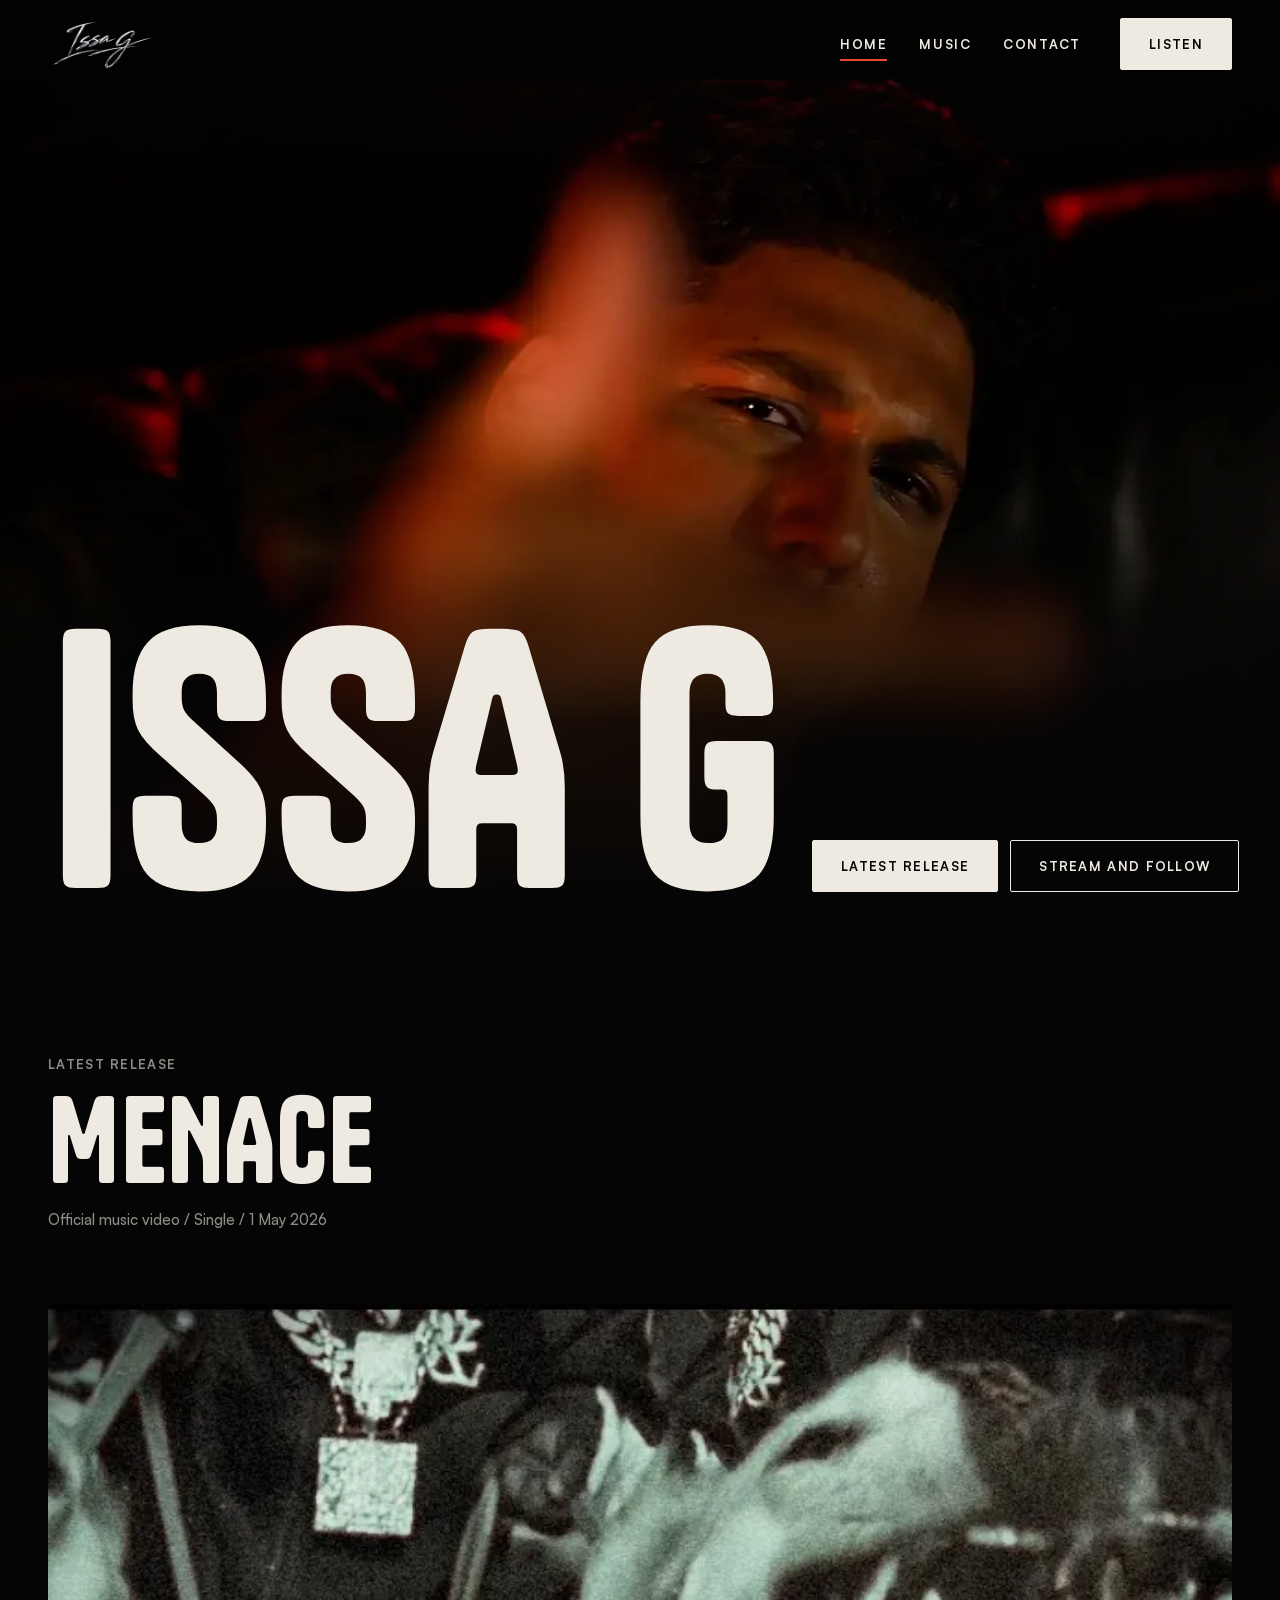
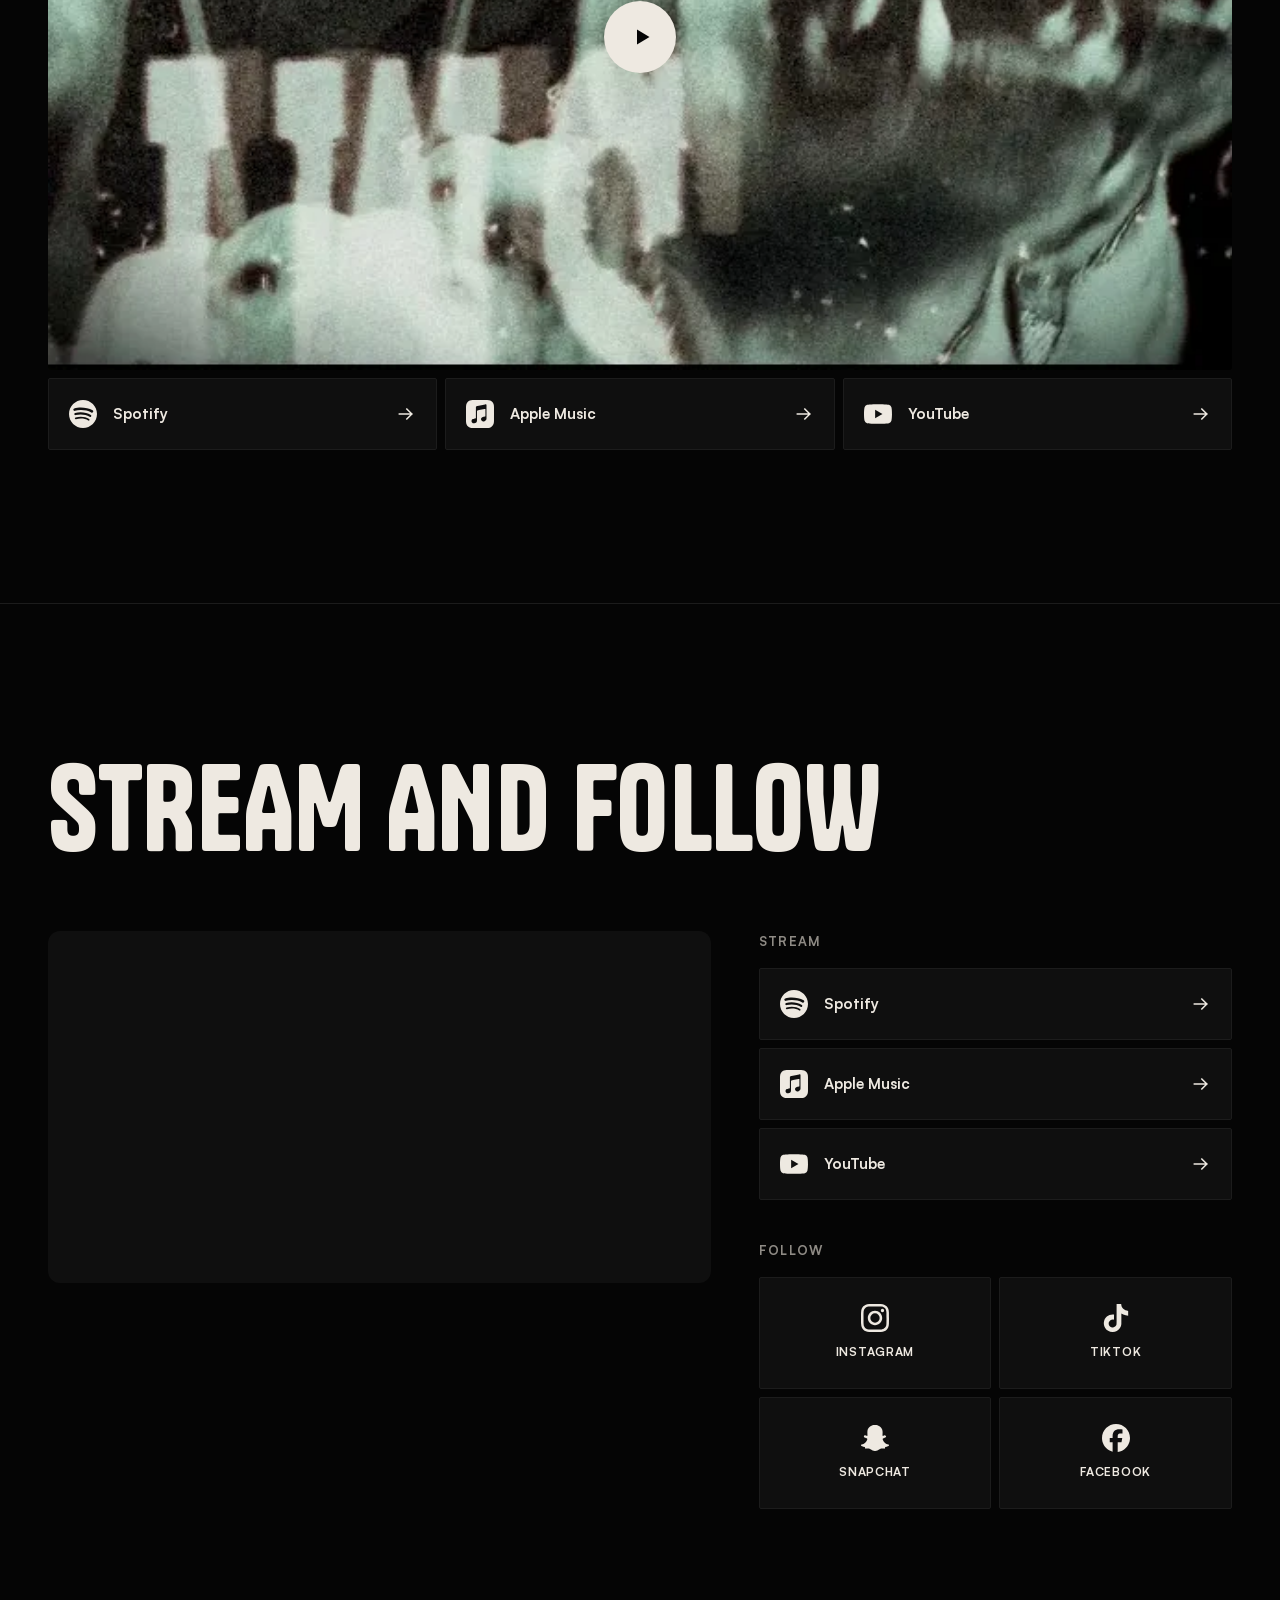
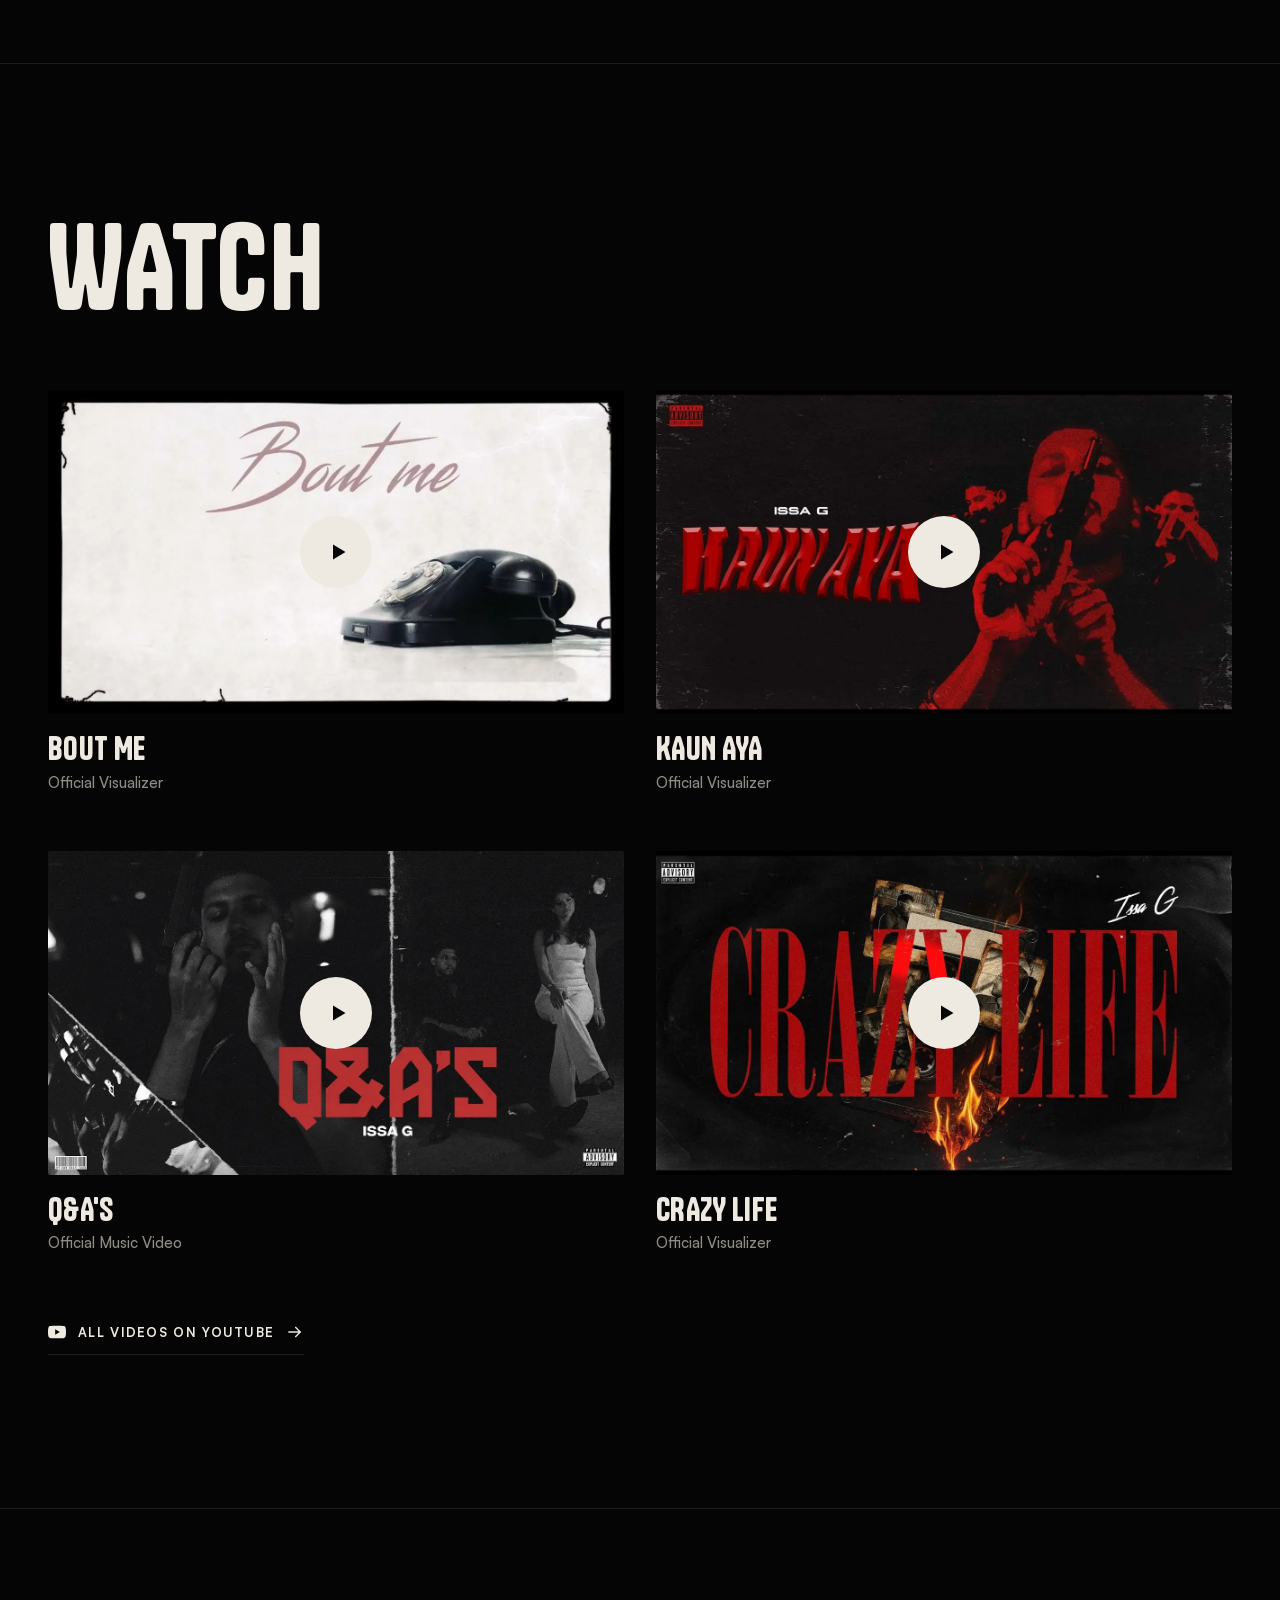
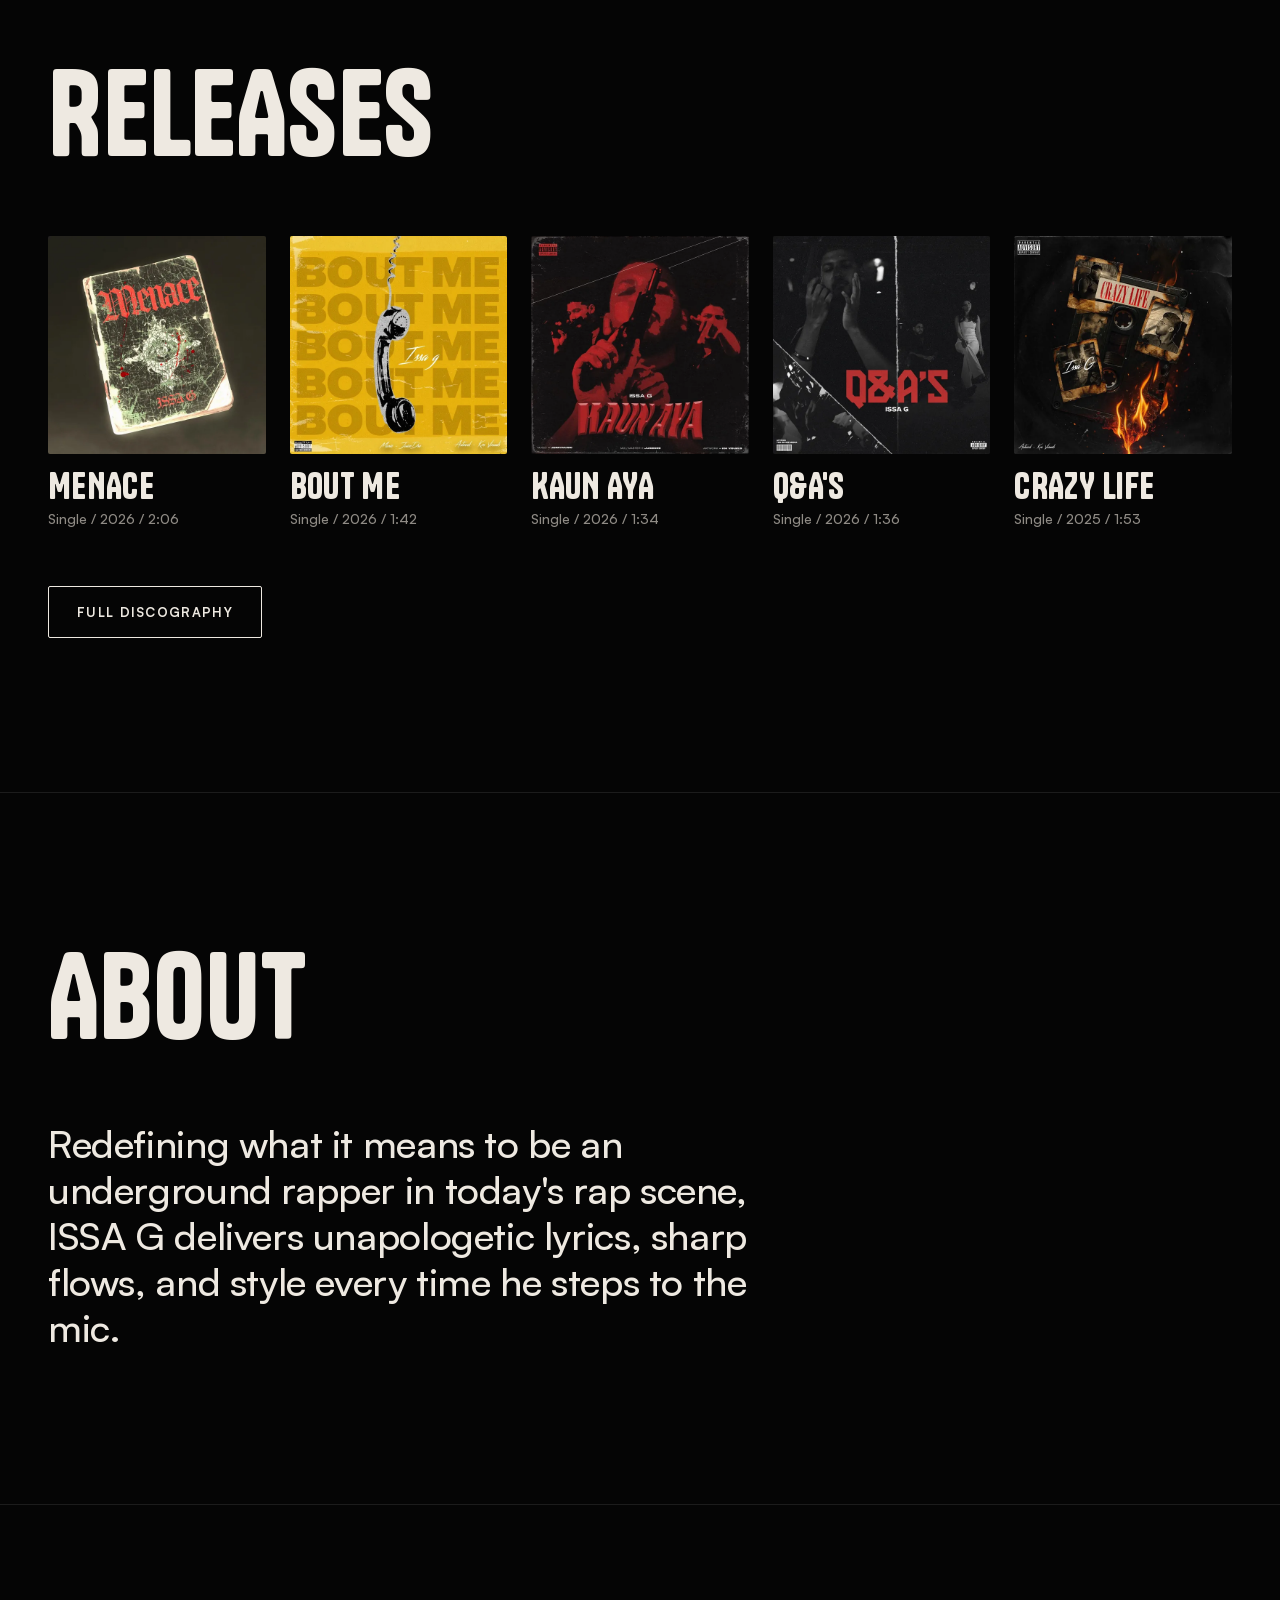
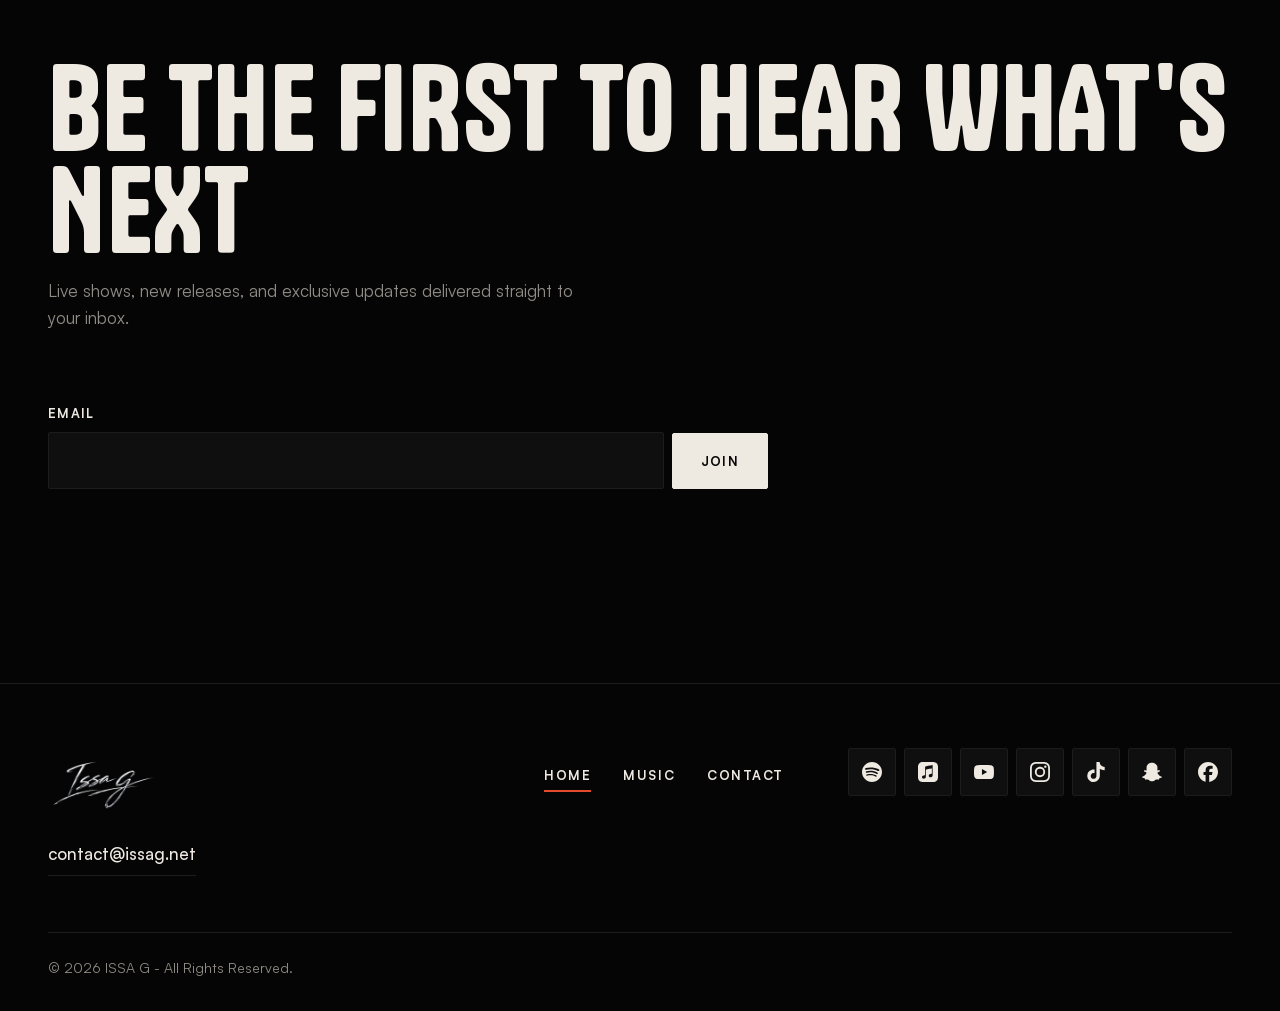
==== commit 88b1edc0: "Performance pass: defer the Spotify embed, lighter covers on phones The home page Spotify embed now " ====
--- a/index.html
+++ b/index.html
@@ -104,7 +104,7 @@
     </div>
     <div class="stream-grid">
       <div data-reveal>
-        <iframe class="spotify-embed" src="https://open.spotify.com/embed/artist/4SuYH4CRMWleBbcTjwhmjV?utm_source=generator&amp;theme=0" title="ISSA G on Spotify" width="100%" height="352" allow="autoplay; clipboard-write; encrypted-media; fullscreen; picture-in-picture" loading="lazy"></iframe>
+        <iframe class="spotify-embed" data-src="https://open.spotify.com/embed/artist/4SuYH4CRMWleBbcTjwhmjV?utm_source=generator&amp;theme=0" title="ISSA G on Spotify" width="100%" height="352" allow="autoplay; clipboard-write; encrypted-media; fullscreen; picture-in-picture" loading="lazy"></iframe>
       </div>
       <div class="stream-grid__links" data-reveal="1">
         <span class="label">Stream</span>
@@ -157,35 +157,35 @@
     <ul class="cover-wall">
       <li data-reveal="0">
         <a class="cover" href="music.html#menace">
-          <span class="cover__art"><picture><source type="image/webp" srcset="images/covers/menace-cover-600.webp 600w, images/covers/menace-cover-1200.webp 1200w" sizes="(min-width: 1025px) 240px, (min-width: 600px) 33vw, 100vw"><img src="images/covers/menace-cover.jpg" alt="Cover art for &quot;Menace&quot; by ISSA G, a worn, cracked book with the title in red gothic lettering" width="1200" height="1200" loading="lazy" decoding="async"></picture></span>
+          <span class="cover__art"><picture><source type="image/webp" srcset="images/covers/menace-cover-600.webp 600w, images/covers/menace-cover-800.webp 800w, images/covers/menace-cover-1200.webp 1200w" sizes="(min-width: 1025px) 240px, (min-width: 600px) 33vw, 100vw"><img src="images/covers/menace-cover.jpg" alt="Cover art for &quot;Menace&quot; by ISSA G, a worn, cracked book with the title in red gothic lettering" width="1200" height="1200" loading="lazy" decoding="async"></picture></span>
           <h3>Menace</h3>
           <p class="meta">Single / 2026 / 2:06</p>
         </a>
       </li>
       <li data-reveal="1">
         <a class="cover" href="music.html#bout-me">
-          <span class="cover__art"><picture><source type="image/webp" srcset="images/covers/bout-me-cover-600.webp 600w, images/covers/bout-me-cover-1200.webp 1200w" sizes="(min-width: 1025px) 240px, (min-width: 600px) 33vw, 50vw"><img src="images/covers/bout-me-cover.jpg" alt="Cover art for &quot;Bout Me&quot; by ISSA G, a hanging telephone receiver over the title repeated on yellow" width="1200" height="1200" loading="lazy" decoding="async"></picture></span>
+          <span class="cover__art"><picture><source type="image/webp" srcset="images/covers/bout-me-cover-600.webp 600w, images/covers/bout-me-cover-800.webp 800w, images/covers/bout-me-cover-1200.webp 1200w" sizes="(min-width: 1025px) 240px, (min-width: 600px) 33vw, 50vw"><img src="images/covers/bout-me-cover.jpg" alt="Cover art for &quot;Bout Me&quot; by ISSA G, a hanging telephone receiver over the title repeated on yellow" width="1200" height="1200" loading="lazy" decoding="async"></picture></span>
           <h3>Bout Me</h3>
           <p class="meta">Single / 2026 / 1:42</p>
         </a>
       </li>
       <li data-reveal="2">
         <a class="cover" href="music.html#kaun-aya">
-          <span class="cover__art"><picture><source type="image/webp" srcset="images/covers/kaun-aya-cover-600.webp 600w, images/covers/kaun-aya-cover-1200.webp 1200w" sizes="(min-width: 1025px) 240px, (min-width: 600px) 33vw, 50vw"><img src="images/covers/kaun-aya-cover.jpg" alt="Cover art for &quot;Kaun Aya&quot; by ISSA G, a red-tinted photo of three men, one pointing a pistol at the camera" width="1200" height="1200" loading="lazy" decoding="async"></picture></span>
+          <span class="cover__art"><picture><source type="image/webp" srcset="images/covers/kaun-aya-cover-600.webp 600w, images/covers/kaun-aya-cover-800.webp 800w, images/covers/kaun-aya-cover-1200.webp 1200w" sizes="(min-width: 1025px) 240px, (min-width: 600px) 33vw, 50vw"><img src="images/covers/kaun-aya-cover.jpg" alt="Cover art for &quot;Kaun Aya&quot; by ISSA G, a red-tinted photo of three men, one pointing a pistol at the camera" width="1200" height="1200" loading="lazy" decoding="async"></picture></span>
           <h3>Kaun Aya</h3>
           <p class="meta">Single / 2026 / 1:34</p>
         </a>
       </li>
       <li data-reveal="3">
         <a class="cover" href="music.html#qas">
-          <span class="cover__art"><picture><source type="image/webp" srcset="images/covers/qas-cover-600.webp 600w, images/covers/qas-cover-1200.webp 1200w" sizes="(min-width: 1025px) 240px, (min-width: 600px) 33vw, 50vw"><img src="images/covers/qas-cover.jpg" alt="Cover art for &quot;Q&amp;A&#x27;s&quot; by ISSA G, a black and white party scene split by a diagonal line, with the title in red" width="1200" height="1200" loading="lazy" decoding="async"></picture></span>
+          <span class="cover__art"><picture><source type="image/webp" srcset="images/covers/qas-cover-600.webp 600w, images/covers/qas-cover-800.webp 800w, images/covers/qas-cover-1200.webp 1200w" sizes="(min-width: 1025px) 240px, (min-width: 600px) 33vw, 50vw"><img src="images/covers/qas-cover.jpg" alt="Cover art for &quot;Q&amp;A&#x27;s&quot; by ISSA G, a black and white party scene split by a diagonal line, with the title in red" width="1200" height="1200" loading="lazy" decoding="async"></picture></span>
           <h3>Q&amp;A&#x27;s</h3>
           <p class="meta">Single / 2026 / 1:36</p>
         </a>
       </li>
       <li data-reveal="4">
         <a class="cover" href="music.html#crazy-life">
-          <span class="cover__art"><picture><source type="image/webp" srcset="images/covers/crazy-life-cover-600.webp 600w, images/covers/crazy-life-cover-1200.webp 1200w" sizes="(min-width: 1025px) 240px, (min-width: 600px) 33vw, 50vw"><img src="images/covers/crazy-life-cover.jpg" alt="Cover art for &quot;Crazy Life&quot; by ISSA G, burning photos pinned around a cassette tape on black" width="1200" height="1200" loading="lazy" decoding="async"></picture></span>
+          <span class="cover__art"><picture><source type="image/webp" srcset="images/covers/crazy-life-cover-600.webp 600w, images/covers/crazy-life-cover-800.webp 800w, images/covers/crazy-life-cover-1200.webp 1200w" sizes="(min-width: 1025px) 240px, (min-width: 600px) 33vw, 50vw"><img src="images/covers/crazy-life-cover.jpg" alt="Cover art for &quot;Crazy Life&quot; by ISSA G, burning photos pinned around a cassette tape on black" width="1200" height="1200" loading="lazy" decoding="async"></picture></span>
           <h3>Crazy Life</h3>
           <p class="meta">Single / 2025 / 1:53</p>
         </a>
--- a/styles.css
+++ b/styles.css
@@ -0,0 +1,1419 @@
+/* ISSA G - shared styles */
+/* Tanker and Satoshi by Indian Type Foundry, used under the ITF Free Font License (Fontshare). */
+
+@font-face {
+  font-family: "Tanker";
+  src: url("fonts/tanker-regular.woff2") format("woff2");
+  font-weight: 400;
+  font-style: normal;
+  font-display: swap;
+}
+@font-face {
+  font-family: "Satoshi";
+  src: url("fonts/satoshi-400.woff2") format("woff2");
+  font-weight: 400;
+  font-style: normal;
+  font-display: swap;
+}
+@font-face {
+  font-family: "Satoshi";
+  src: url("fonts/satoshi-500.woff2") format("woff2");
+  font-weight: 500;
+  font-style: normal;
+  font-display: swap;
+}
+@font-face {
+  font-family: "Satoshi";
+  src: url("fonts/satoshi-700.woff2") format("woff2");
+  font-weight: 700;
+  font-style: normal;
+  font-display: swap;
+}
+@font-face {
+  font-family: "Satoshi";
+  src: url("fonts/satoshi-900.woff2") format("woff2");
+  font-weight: 900;
+  font-style: normal;
+  font-display: swap;
+}
+
+:root {
+  --ink: #050505;
+  --coal: #0f0f0f;
+  --graphite: #1c1c1c;
+  --bone: #eee9e1;
+  --ash: #8f8b85;
+  --ember: #e44a2b;
+
+  --spotify: #1ed760;
+  --youtube: #ff0000;
+  --applemusic: #fa243c;
+
+  --display: "Tanker", "Arial Narrow", sans-serif;
+  --body: "Satoshi", system-ui, sans-serif;
+
+  --gutter: 24px;
+  --max: 1280px;
+  --header-h: 72px;
+  --radius: 2px;
+  --section-pad: clamp(80px, 12vw, 180px);
+
+  --size-name: clamp(6.5rem, 27vw, 30rem);
+  --size-page: clamp(4rem, 25vw, 20rem);
+  --size-h2: clamp(3.5rem, 9vw, 9rem);
+  --size-title: clamp(2.5rem, 5vw, 4.5rem);
+
+  --ease: cubic-bezier(0.2, 0.8, 0.2, 1);
+
+  color-scheme: dark;
+}
+
+@media (min-width: 900px) {
+  :root {
+    --gutter: 48px;
+    --header-h: 88px;
+  }
+}
+
+/* Base */
+
+*,
+*::before,
+*::after {
+  box-sizing: border-box;
+}
+
+html {
+  -webkit-text-size-adjust: 100%;
+  text-size-adjust: 100%;
+  background: var(--ink);
+}
+
+@media (prefers-reduced-motion: no-preference) {
+  html {
+    scroll-behavior: smooth;
+  }
+}
+
+body {
+  margin: 0;
+  background: var(--ink);
+  color: var(--bone);
+  font-family: var(--body);
+  font-size: 17px;
+  font-weight: 400;
+  line-height: 1.6;
+  font-synthesis: none;
+  -webkit-font-smoothing: antialiased;
+  -moz-osx-font-smoothing: grayscale;
+  overflow-x: hidden;
+}
+
+img,
+svg,
+iframe {
+  display: block;
+  max-width: 100%;
+}
+
+img {
+  height: auto;
+}
+
+a {
+  color: inherit;
+  text-decoration: none;
+}
+
+h1,
+h2,
+h3,
+p {
+  margin: 0;
+}
+
+h1,
+h2,
+h3 {
+  font-family: var(--display);
+  font-weight: 400;
+  line-height: 0.88;
+  letter-spacing: 0.01em;
+  text-transform: uppercase;
+}
+
+h2 {
+  font-size: var(--size-h2);
+}
+
+button,
+input,
+textarea {
+  font: inherit;
+  color: inherit;
+}
+
+button {
+  cursor: pointer;
+}
+
+:focus-visible {
+  outline: 2px solid var(--ember);
+  outline-offset: 3px;
+}
+
+::selection {
+  background: var(--bone);
+  color: var(--ink);
+}
+
+[hidden] {
+  display: none !important;
+}
+
+.sr-only {
+  position: absolute;
+  width: 1px;
+  height: 1px;
+  padding: 0;
+  margin: -1px;
+  overflow: hidden;
+  clip: rect(0, 0, 0, 0);
+  white-space: nowrap;
+  border: 0;
+}
+
+.container {
+  width: 100%;
+  max-width: calc(var(--max) + var(--gutter) * 2);
+  margin-inline: auto;
+  padding-inline: var(--gutter);
+}
+
+.skip-link {
+  position: fixed;
+  top: 12px;
+  left: 12px;
+  z-index: 100;
+  padding: 14px 20px;
+  background: var(--bone);
+  color: var(--ink);
+  font-weight: 700;
+  font-size: 13px;
+  letter-spacing: 0.1em;
+  text-transform: uppercase;
+  border-radius: var(--radius);
+  transform: translateY(-200%);
+}
+
+.skip-link:focus-visible {
+  transform: none;
+}
+
+/* Icons */
+
+.icon {
+  display: inline-flex;
+  flex: none;
+  width: 28px;
+  height: 28px;
+}
+
+.icon svg {
+  width: 100%;
+  height: 100%;
+}
+
+.icon--sm {
+  width: 18px;
+  height: 18px;
+}
+
+/* Labels and buttons */
+
+.label {
+  display: block;
+  color: var(--ash);
+  font-size: 13px;
+  font-weight: 700;
+  letter-spacing: 0.1em;
+  text-transform: uppercase;
+}
+
+.btn {
+  display: inline-flex;
+  align-items: center;
+  justify-content: center;
+  gap: 10px;
+  min-height: 52px;
+  padding: 0 28px;
+  border: 1px solid var(--bone);
+  border-radius: var(--radius);
+  font-family: var(--body);
+  font-size: 13px;
+  font-weight: 700;
+  letter-spacing: 0.1em;
+  line-height: 1;
+  text-transform: uppercase;
+  white-space: nowrap;
+  transition: background-color 200ms ease, color 200ms ease, border-color 200ms ease;
+}
+
+.btn--primary {
+  background: var(--bone);
+  color: var(--ink);
+}
+
+.btn--primary:hover {
+  background: #fff;
+  border-color: #fff;
+}
+
+.btn--secondary {
+  background: transparent;
+  color: var(--bone);
+}
+
+.btn--secondary:hover {
+  background: var(--bone);
+  color: var(--ink);
+}
+
+.btn:disabled {
+  cursor: progress;
+  opacity: 0.7;
+}
+
+.text-link {
+  display: inline-flex;
+  align-items: center;
+  gap: 12px;
+  min-height: 44px;
+  font-size: 13px;
+  font-weight: 700;
+  letter-spacing: 0.1em;
+  text-transform: uppercase;
+  border-bottom: 1px solid var(--graphite);
+  transition: border-color 200ms ease;
+}
+
+.text-link:hover {
+  border-color: var(--bone);
+}
+
+.text-link .icon--arrow {
+  transition: transform 200ms ease;
+}
+
+.text-link:hover .icon--arrow {
+  transform: translateX(4px);
+}
+
+/* Header */
+
+.site-header {
+  position: fixed;
+  top: 0;
+  left: 0;
+  right: 0;
+  z-index: 40;
+  height: var(--header-h);
+  background-color: rgba(5, 5, 5, 0);
+  transition: background-color 300ms ease;
+}
+
+.site-header.is-scrolled {
+  background-color: rgba(5, 5, 5, 0.82);
+  -webkit-backdrop-filter: blur(12px);
+  backdrop-filter: blur(12px);
+}
+
+.site-header__inner {
+  display: flex;
+  align-items: center;
+  justify-content: space-between;
+  gap: 24px;
+  height: 100%;
+}
+
+.logo {
+  display: inline-flex;
+  align-items: center;
+  min-height: 44px;
+}
+
+.logo img {
+  width: auto;
+  height: 56px;
+}
+
+@media (min-width: 900px) {
+  .site-header .logo img {
+    height: 72px;
+  }
+}
+
+.site-nav {
+  display: none;
+  align-items: center;
+  gap: 40px;
+}
+
+.site-nav ul {
+  display: flex;
+  gap: 32px;
+  margin: 0;
+  padding: 0;
+  list-style: none;
+}
+
+.nav-link {
+  position: relative;
+  display: inline-flex;
+  align-items: center;
+  min-height: 44px;
+  font-size: 13px;
+  font-weight: 700;
+  letter-spacing: 0.12em;
+  text-transform: uppercase;
+}
+
+.nav-link::after {
+  content: "";
+  position: absolute;
+  left: 0;
+  right: 0;
+  top: calc(50% + 0.5em + 8px);
+  height: 2px;
+  background: var(--ember);
+  transform: scaleX(0);
+  transform-origin: left;
+  transition: transform 200ms ease;
+}
+
+.nav-link[aria-current="page"]::after {
+  transform: scaleX(1);
+}
+
+.nav-link:hover::after {
+  transform: scaleX(1);
+  background: var(--bone);
+}
+
+.nav-link[aria-current="page"]:hover::after {
+  background: var(--ember);
+}
+
+.menu-btn {
+  display: inline-flex;
+  align-items: center;
+  gap: 12px;
+  min-height: 48px;
+  padding: 0 4px 0 12px;
+  background: none;
+  border: 0;
+  font-size: 13px;
+  font-weight: 700;
+  letter-spacing: 0.12em;
+  text-transform: uppercase;
+}
+
+.menu-btn svg {
+  width: 24px;
+  height: 24px;
+}
+
+@media (min-width: 900px) {
+  .site-nav {
+    display: flex;
+  }
+
+  .menu-btn {
+    display: none;
+  }
+}
+
+/* Side panel */
+
+.backdrop {
+  position: fixed;
+  inset: 0;
+  z-index: 50;
+  background: rgba(0, 0, 0, 0.7);
+  opacity: 0;
+  transition: opacity 380ms var(--ease);
+}
+
+.panel {
+  position: fixed;
+  top: 0;
+  right: 0;
+  bottom: 0;
+  z-index: 60;
+  display: flex;
+  flex-direction: column;
+  width: min(100vw, 480px);
+  height: 100vh;
+  height: 100dvh;
+  overflow-y: auto;
+  overscroll-behavior: contain;
+  background: var(--ink);
+  border-left: 1px solid var(--graphite);
+  transform: translateX(100%);
+  transition: transform 380ms var(--ease);
+}
+
+.backdrop.is-open {
+  opacity: 1;
+}
+
+.panel.is-open {
+  transform: none;
+}
+
+.panel__top {
+  position: sticky;
+  top: 0;
+  z-index: 1;
+  display: flex;
+  align-items: center;
+  justify-content: space-between;
+  min-height: var(--header-h);
+  padding: 0 var(--gutter);
+  background: var(--ink);
+  border-bottom: 1px solid var(--graphite);
+}
+
+@media (min-width: 900px) {
+  .panel__top,
+  .panel__body {
+    padding-inline: 32px;
+  }
+}
+
+.panel__close {
+  display: inline-flex;
+  align-items: center;
+  justify-content: center;
+  width: 48px;
+  height: 48px;
+  margin-right: -12px;
+  background: none;
+  border: 0;
+  border-radius: var(--radius);
+}
+
+.panel__close svg {
+  width: 24px;
+  height: 24px;
+}
+
+.panel__body {
+  display: flex;
+  flex-direction: column;
+  gap: 40px;
+  padding: 24px var(--gutter) 40px;
+}
+
+.panel-nav ul {
+  margin: 0;
+  padding: 0;
+  list-style: none;
+}
+
+.panel-nav a {
+  display: block;
+  padding: 16px 0 12px;
+  border-bottom: 1px solid var(--graphite);
+  font-family: var(--display);
+  font-size: clamp(3.5rem, 18vw, 5rem);
+  line-height: 0.88;
+  text-transform: uppercase;
+}
+
+.panel-nav a span {
+  display: inline-block;
+  padding-bottom: 6px;
+  border-bottom: 2px solid transparent;
+}
+
+.panel-nav a[aria-current="page"] span {
+  border-bottom-color: var(--ember);
+}
+
+@media (min-width: 900px) {
+  .panel-nav {
+    display: none;
+  }
+}
+
+.panel__group {
+  display: flex;
+  flex-direction: column;
+  gap: 16px;
+}
+
+.panel .tile--follow {
+  aspect-ratio: auto;
+  min-height: 96px;
+}
+
+.panel__email {
+  font-size: 17px;
+  font-weight: 500;
+  align-self: flex-start;
+  min-height: 44px;
+  display: inline-flex;
+  align-items: center;
+  border-bottom: 1px solid var(--graphite);
+}
+
+.panel__email:hover {
+  border-color: var(--bone);
+}
+
+/* Tiles */
+
+.tiles {
+  display: grid;
+  gap: 8px;
+}
+
+.tile {
+  display: flex;
+  align-items: center;
+  border: 1px solid var(--graphite);
+  border-radius: var(--radius);
+  background: var(--coal);
+  transition: border-color 200ms ease, background-color 200ms ease, color 200ms ease;
+}
+
+.tile--stream {
+  gap: 16px;
+  min-height: 72px;
+  padding: 0 20px;
+  font-weight: 700;
+  font-size: 15px;
+}
+
+.tile--stream .tile__label {
+  flex: 1;
+}
+
+.tile--stream .icon--arrow {
+  width: 20px;
+  height: 20px;
+  transition: transform 200ms ease;
+}
+
+.tile--stream .icon:first-child {
+  transition: color 200ms ease;
+}
+
+.tile--stream:hover {
+  border-color: var(--bone);
+}
+
+.tile--stream:hover .icon--arrow {
+  transform: translateX(4px);
+}
+
+.tile[data-brand="spotify"]:hover .icon:first-child {
+  color: var(--spotify);
+}
+
+.tile[data-brand="applemusic"]:hover .icon:first-child {
+  color: var(--applemusic);
+}
+
+.tile[data-brand="youtube"]:hover .icon:first-child {
+  color: var(--youtube);
+}
+
+.tiles--follow {
+  grid-template-columns: repeat(2, 1fr);
+}
+
+.tile--follow {
+  flex-direction: column;
+  justify-content: center;
+  gap: 10px;
+  aspect-ratio: 1 / 1;
+  min-height: 96px;
+  padding: 12px;
+  font-size: 12px;
+  font-weight: 700;
+  letter-spacing: 0.06em;
+  text-transform: uppercase;
+}
+
+.tile--follow:hover {
+  background: var(--bone);
+  border-color: var(--bone);
+  color: var(--ink);
+}
+
+.spotify-embed {
+  width: 100%;
+  height: 352px;
+  border: 0;
+  border-radius: 12px;
+  background: var(--coal);
+}
+
+/* Sections */
+
+main {
+  display: block;
+}
+
+.section {
+  padding-block: var(--section-pad);
+  scroll-margin-top: 96px;
+}
+
+.section + .section {
+  border-top: 1px solid var(--graphite);
+}
+
+.section__head {
+  display: flex;
+  flex-direction: column;
+  gap: 16px;
+  margin-bottom: clamp(40px, 6vw, 72px);
+}
+
+.meta {
+  color: var(--ash);
+  font-size: 15px;
+  font-weight: 500;
+}
+
+/* Hero: the Name Wall */
+
+.hero {
+  position: relative;
+  display: flex;
+  align-items: flex-end;
+  min-height: 640px;
+  min-height: max(640px, 100svh);
+  overflow: hidden;
+  isolation: isolate;
+}
+
+.hero__media,
+.hero__media img {
+  position: absolute;
+  inset: 0;
+  width: 100%;
+  height: 100%;
+}
+
+.hero__media {
+  z-index: -2;
+}
+
+.hero__media img {
+  object-fit: cover;
+  object-position: 62% 46%;
+}
+
+.hero::before {
+  content: "";
+  position: absolute;
+  inset: 0;
+  z-index: -1;
+  background:
+    linear-gradient(to bottom, rgba(5, 5, 5, 0.55) 0%, rgba(5, 5, 5, 0) 22%),
+    linear-gradient(to top, var(--ink) 0%, rgba(5, 5, 5, 0.86) 20%, rgba(5, 5, 5, 0) 45%);
+}
+
+.hero__inner {
+  display: flex;
+  flex-direction: column;
+  gap: 28px;
+  padding-bottom: 32px;
+}
+
+.hero__name {
+  font-size: var(--size-name);
+  line-height: 0.88;
+  letter-spacing: 0;
+  white-space: nowrap;
+  color: var(--bone);
+}
+
+.hero__actions {
+  display: flex;
+  flex-direction: column;
+  gap: 12px;
+}
+
+@media (min-width: 560px) {
+  .hero__actions {
+    flex-direction: row;
+  }
+}
+
+@media (min-width: 900px) {
+  .hero__media img {
+    object-position: 64% 46%;
+  }
+}
+
+@media (min-width: 1200px) {
+  .hero__inner {
+    flex-direction: row;
+    align-items: flex-end;
+    justify-content: space-between;
+    padding-bottom: 0;
+  }
+
+  .hero__name {
+    margin-bottom: -0.035em;
+  }
+
+  .hero__actions {
+    padding-bottom: 8px;
+  }
+}
+
+/* Video facade */
+
+.video {
+  position: relative;
+  display: block;
+  aspect-ratio: 16 / 9;
+  overflow: hidden;
+  border-radius: var(--radius);
+  background: var(--coal);
+}
+
+.video img,
+.video picture,
+.video iframe {
+  width: 100%;
+  height: 100%;
+}
+
+.video img {
+  object-fit: cover;
+  transition: transform 400ms var(--ease), opacity 200ms ease;
+}
+
+.video iframe {
+  border: 0;
+}
+
+.video__play {
+  position: absolute;
+  top: 50%;
+  left: 50%;
+  display: flex;
+  align-items: center;
+  justify-content: center;
+  width: 72px;
+  height: 72px;
+  margin: -36px 0 0 -36px;
+  border-radius: 50%;
+  background: var(--bone);
+  color: var(--ink);
+  transition: background-color 200ms ease, color 200ms ease;
+}
+
+.video__play svg {
+  width: 24px;
+  height: 24px;
+  margin-left: 4px;
+}
+
+a.video:hover .video__play,
+a.video:focus-visible .video__play {
+  background: var(--ember);
+  color: var(--bone);
+}
+
+a.video:hover img {
+  transform: scale(1.02);
+}
+
+/* Latest release */
+
+.release-tiles {
+  margin-top: 8px;
+}
+
+.feature .video {
+  margin-bottom: 8px;
+}
+
+@media (min-width: 900px) {
+  .release-tiles {
+    grid-template-columns: repeat(3, 1fr);
+  }
+}
+
+/* Stream and follow */
+
+.stream-grid {
+  display: grid;
+  gap: 48px;
+}
+
+.stream-grid__links {
+  display: flex;
+  flex-direction: column;
+  gap: 16px;
+}
+
+.stream-grid__links .label:not(:first-child) {
+  margin-top: 24px;
+}
+
+@media (min-width: 900px) {
+  .stream-grid {
+    grid-template-columns: 7fr 5fr;
+    align-items: start;
+  }
+
+  .stream-grid .tiles--follow-wide {
+    grid-template-columns: repeat(2, 1fr);
+  }
+}
+
+/* Watch */
+
+.watch-grid {
+  display: grid;
+  gap: 56px 32px;
+}
+
+.watch-item h3 {
+  margin-top: 20px;
+  font-size: 2rem;
+}
+
+.watch-item .meta {
+  margin-top: 8px;
+}
+
+.watch-more {
+  margin-top: 56px;
+}
+
+@media (min-width: 768px) {
+  .watch-grid {
+    grid-template-columns: repeat(2, 1fr);
+  }
+}
+
+/* Cover wall */
+
+.cover-wall {
+  display: grid;
+  grid-template-columns: repeat(2, 1fr);
+  gap: 32px 16px;
+  margin: 0;
+  padding: 0;
+  list-style: none;
+}
+
+.cover-wall li:first-child {
+  grid-column: 1 / -1;
+}
+
+.cover {
+  display: block;
+}
+
+.cover__art {
+  display: block;
+  aspect-ratio: 1 / 1;
+  overflow: hidden;
+  border-radius: var(--radius);
+  background: var(--coal);
+}
+
+.cover__art img {
+  width: 100%;
+  height: 100%;
+  object-fit: cover;
+  transition: transform 400ms var(--ease);
+}
+
+.cover:hover .cover__art img {
+  transform: scale(1.03);
+}
+
+.cover h3 {
+  margin-top: 16px;
+  font-size: clamp(1.75rem, 3vw, 2.25rem);
+}
+
+.cover .meta {
+  margin-top: 6px;
+  font-size: 14px;
+}
+
+.releases-more {
+  margin-top: 56px;
+}
+
+@media (min-width: 600px) {
+  .cover-wall {
+    grid-template-columns: repeat(3, 1fr);
+  }
+
+  .cover-wall li:first-child {
+    grid-column: auto;
+  }
+}
+
+@media (min-width: 1025px) {
+  .cover-wall {
+    grid-template-columns: repeat(5, 1fr);
+    gap: 24px;
+  }
+}
+
+/* About */
+
+.statement {
+  max-width: 24ch;
+  font-size: clamp(1.6rem, 3vw, 2.6rem);
+  font-weight: 500;
+  line-height: 1.2;
+  letter-spacing: -0.01em;
+}
+
+@media (min-width: 900px) {
+  .statement {
+    max-width: 28ch;
+  }
+}
+
+/* Join */
+
+.join-form {
+  max-width: 720px;
+}
+
+.join-form__row {
+  display: flex;
+  flex-direction: column;
+  gap: 8px;
+}
+
+.join-form .field {
+  flex: 1;
+}
+
+@media (min-width: 600px) {
+  .join-form__row {
+    flex-direction: row;
+    align-items: flex-end;
+  }
+
+  .join-form .btn {
+    min-height: 56px;
+  }
+}
+
+.join-lede {
+  max-width: 44ch;
+  color: var(--ash);
+}
+
+/* Forms */
+
+.field {
+  display: flex;
+  flex-direction: column;
+  gap: 8px;
+}
+
+.field label {
+  font-size: 13px;
+  font-weight: 700;
+  letter-spacing: 0.1em;
+  text-transform: uppercase;
+}
+
+.field label span {
+  color: var(--ash);
+  font-weight: 500;
+  letter-spacing: 0.04em;
+  text-transform: none;
+}
+
+.input {
+  width: 100%;
+  min-height: 56px;
+  padding: 14px 16px;
+  background: var(--coal);
+  border: 1px solid var(--graphite);
+  border-radius: var(--radius);
+  font-size: 17px;
+  transition: border-color 200ms ease;
+}
+
+.input:hover {
+  border-color: var(--ash);
+}
+
+.input:focus-visible {
+  border-color: var(--bone);
+}
+
+textarea.input {
+  min-height: 160px;
+  resize: vertical;
+}
+
+.honeypot {
+  position: absolute;
+  left: -9999px;
+  width: 1px;
+  height: 1px;
+  overflow: hidden;
+}
+
+.form-status {
+  min-height: 1.6em;
+  margin-top: 16px;
+  color: var(--ash);
+  font-size: 15px;
+  font-weight: 500;
+}
+
+.form-status.is-success {
+  color: var(--bone);
+}
+
+/* Inner pages */
+
+.page-head {
+  padding-top: calc(var(--header-h) + clamp(48px, 10vw, 140px));
+  padding-bottom: clamp(48px, 8vw, 120px);
+}
+
+.page-title {
+  font-size: var(--size-page);
+  white-space: nowrap;
+}
+
+.page-head p {
+  margin-top: 24px;
+  color: var(--ash);
+  font-size: 17px;
+}
+
+/* Music page */
+
+.release {
+  padding-block: clamp(56px, 8vw, 120px);
+  border-top: 1px solid var(--graphite);
+  scroll-margin-top: 96px;
+}
+
+.release__grid {
+  display: grid;
+  gap: 32px;
+}
+
+.release__cover {
+  border-radius: var(--radius);
+  overflow: hidden;
+  background: var(--coal);
+}
+
+.release__cover img {
+  width: 100%;
+}
+
+.release__body {
+  display: flex;
+  flex-direction: column;
+  gap: 16px;
+}
+
+.release__body h2 {
+  font-size: var(--size-title);
+}
+
+.release__body .video {
+  margin-top: 16px;
+}
+
+.release__body .text-link {
+  align-self: flex-start;
+  margin-top: 8px;
+}
+
+@media (min-width: 900px) {
+  .release__grid {
+    grid-template-columns: 5fr 7fr;
+    gap: 56px;
+    align-items: start;
+  }
+
+  .release__cover {
+    position: sticky;
+    top: calc(var(--header-h) + 24px);
+  }
+
+  .release-tiles--row {
+    grid-template-columns: repeat(3, 1fr);
+  }
+
+  .release-tiles--row.release-tiles--2 {
+    grid-template-columns: repeat(2, 1fr);
+  }
+}
+
+/* Contact page */
+
+.contact-grid {
+  display: grid;
+  gap: 64px;
+  padding-bottom: var(--section-pad);
+}
+
+.contact-lede {
+  color: var(--ash);
+  font-size: 17px;
+}
+
+.contact-email {
+  display: flex;
+  flex-wrap: wrap;
+  align-items: center;
+  gap: 16px;
+  margin-top: 16px;
+}
+
+.contact-email a {
+  font-size: clamp(1.5rem, 3.4vw, 2.6rem);
+  font-weight: 500;
+  line-height: 1.2;
+  border-bottom: 1px solid var(--graphite);
+  overflow-wrap: anywhere;
+}
+
+.contact-email a:hover {
+  border-color: var(--bone);
+}
+
+.copy-btn {
+  min-height: 44px;
+  padding: 0 18px;
+}
+
+.contact-form {
+  display: flex;
+  flex-direction: column;
+  gap: 24px;
+}
+
+.contact-form .btn {
+  align-self: flex-start;
+  min-width: 160px;
+}
+
+.contact-links {
+  padding-block: var(--section-pad);
+  border-top: 1px solid var(--graphite);
+}
+
+.contact-links .container {
+  display: grid;
+  gap: 32px;
+}
+
+.contact-links h2 {
+  font-size: var(--size-title);
+}
+
+@media (min-width: 900px) {
+  .contact-grid {
+    grid-template-columns: 5fr 7fr;
+    gap: 96px;
+  }
+
+  .contact-links .tiles--stream-row {
+    grid-template-columns: repeat(3, 1fr);
+  }
+}
+
+.tiles--follow-wide {
+  grid-template-columns: repeat(2, 1fr);
+}
+
+@media (min-width: 600px) {
+  .tiles--follow-wide {
+    grid-template-columns: repeat(4, 1fr);
+  }
+
+  .tiles--follow-wide .tile--follow {
+    aspect-ratio: auto;
+    min-height: 112px;
+  }
+}
+
+/* 404 */
+
+.not-found {
+  display: flex;
+  flex-direction: column;
+  align-items: flex-start;
+  gap: 32px;
+  min-height: 70vh;
+  min-height: 70svh;
+  padding-bottom: var(--section-pad);
+}
+
+.not-found p {
+  color: var(--ash);
+}
+
+/* Footer */
+
+.site-footer {
+  padding-block: 64px 32px;
+  border-top: 1px solid var(--graphite);
+}
+
+.site-footer__grid {
+  display: grid;
+  gap: 40px;
+}
+
+.site-footer__brand {
+  display: flex;
+  flex-direction: column;
+  align-items: flex-start;
+  gap: 12px;
+}
+
+.site-footer__brand .logo img {
+  height: 72px;
+}
+
+.site-footer__email {
+  display: inline-flex;
+  align-items: center;
+  min-height: 44px;
+  font-weight: 500;
+  border-bottom: 1px solid var(--graphite);
+}
+
+.site-footer__email:hover {
+  border-color: var(--bone);
+}
+
+.site-footer__nav ul {
+  display: flex;
+  flex-wrap: wrap;
+  gap: 8px 32px;
+  margin: 0;
+  padding: 0;
+  list-style: none;
+}
+
+.socials {
+  display: flex;
+  flex-wrap: wrap;
+  gap: 8px;
+  margin: 0;
+  padding: 0;
+  list-style: none;
+}
+
+.social {
+  display: flex;
+  align-items: center;
+  justify-content: center;
+  width: 48px;
+  height: 48px;
+  border: 1px solid var(--graphite);
+  border-radius: var(--radius);
+  background: var(--coal);
+  transition: background-color 200ms ease, color 200ms ease, border-color 200ms ease;
+}
+
+.social .icon {
+  width: 20px;
+  height: 20px;
+}
+
+.social:hover {
+  background: var(--bone);
+  border-color: var(--bone);
+  color: var(--ink);
+}
+
+.site-footer__legal {
+  margin-top: 56px;
+  padding-top: 24px;
+  border-top: 1px solid var(--graphite);
+  color: var(--ash);
+  font-size: 14px;
+}
+
+@media (min-width: 900px) {
+  .site-footer__grid {
+    grid-template-columns: 1fr auto auto;
+    align-items: start;
+    gap: 64px;
+  }
+
+  .site-footer__nav {
+    padding-top: 6px;
+  }
+}
+
+/* Scroll reveal (only when JS runs and motion is allowed) */
+
+@media (prefers-reduced-motion: no-preference) {
+  .js [data-reveal] {
+    opacity: 0;
+    transform: translateY(16px);
+    transition: opacity 500ms ease-out, transform 500ms ease-out;
+    transition-delay: var(--d, 0ms);
+  }
+
+  .js [data-reveal].is-visible {
+    opacity: 1;
+    transform: none;
+  }
+}
+
+/* Scroll lock while the panel is open */
+
+html.is-locked {
+  overflow: hidden;
+  padding-right: var(--sbw, 0);
+}
+
+html.is-locked .site-header {
+  right: var(--sbw, 0);
+}
+
+/* Reduced motion: no motion at all */
+
+@media (prefers-reduced-motion: reduce) {
+  *,
+  *::before,
+  *::after {
+    transition: none !important;
+    animation: none !important;
+    scroll-behavior: auto !important;
+  }
+
+  .video img,
+  .cover__art img,
+  .tile .icon--arrow,
+  .text-link .icon--arrow {
+    transform: none !important;
+  }
+}
